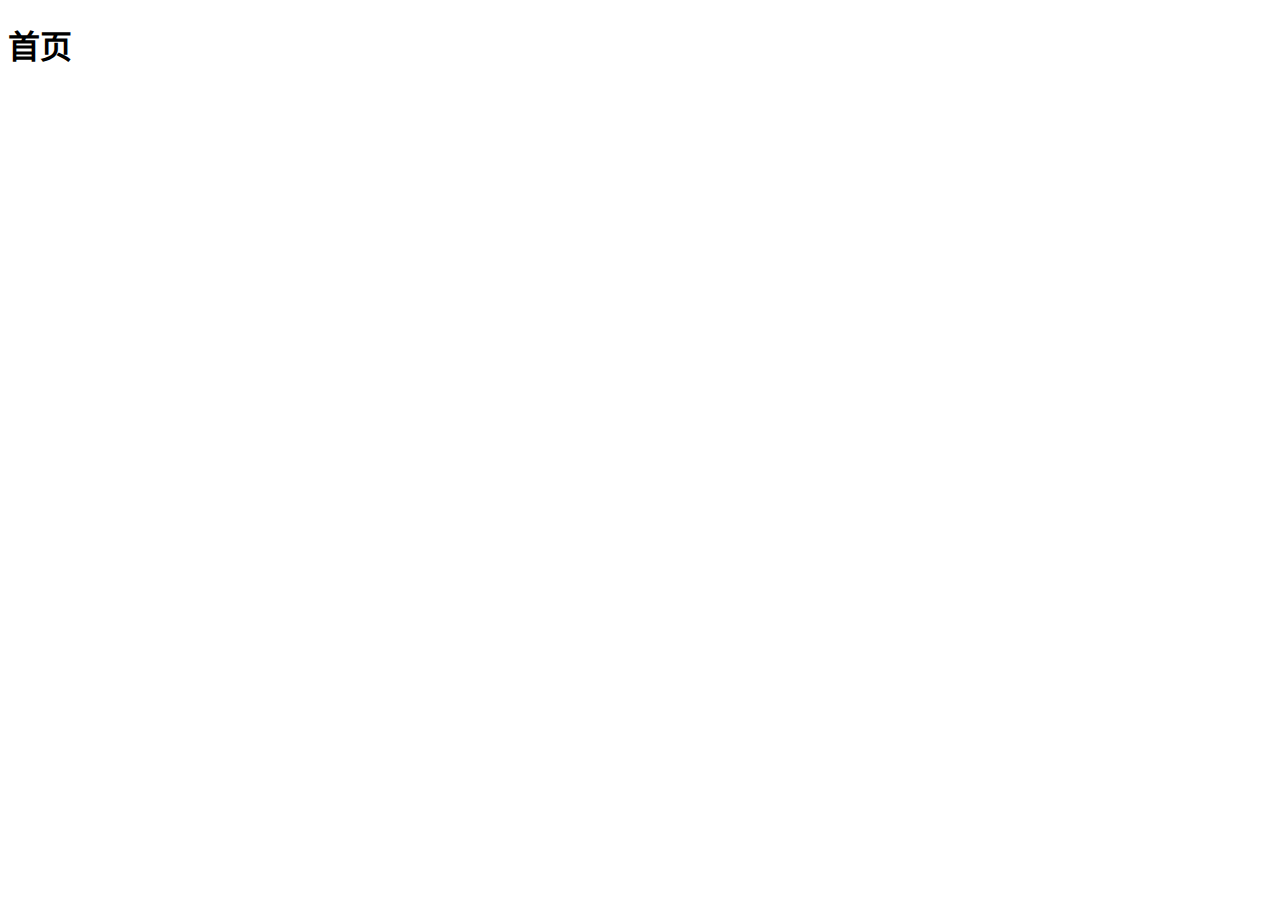
==== index.html @ ec9c68da "完成了登录和注册的功能" ====
<!DOCTYPE html>
<html lang="zh-CN">
<head>
    <meta charset="UTF-8">
    <meta http-equiv="X-UA-Compatible" content="IE=edge">
    <meta name="viewport" content="width=device-width, initial-scale=1.0">
    <title>Document</title>
</head>
<body>
    <h1>首页</h1>
</body>
</html>
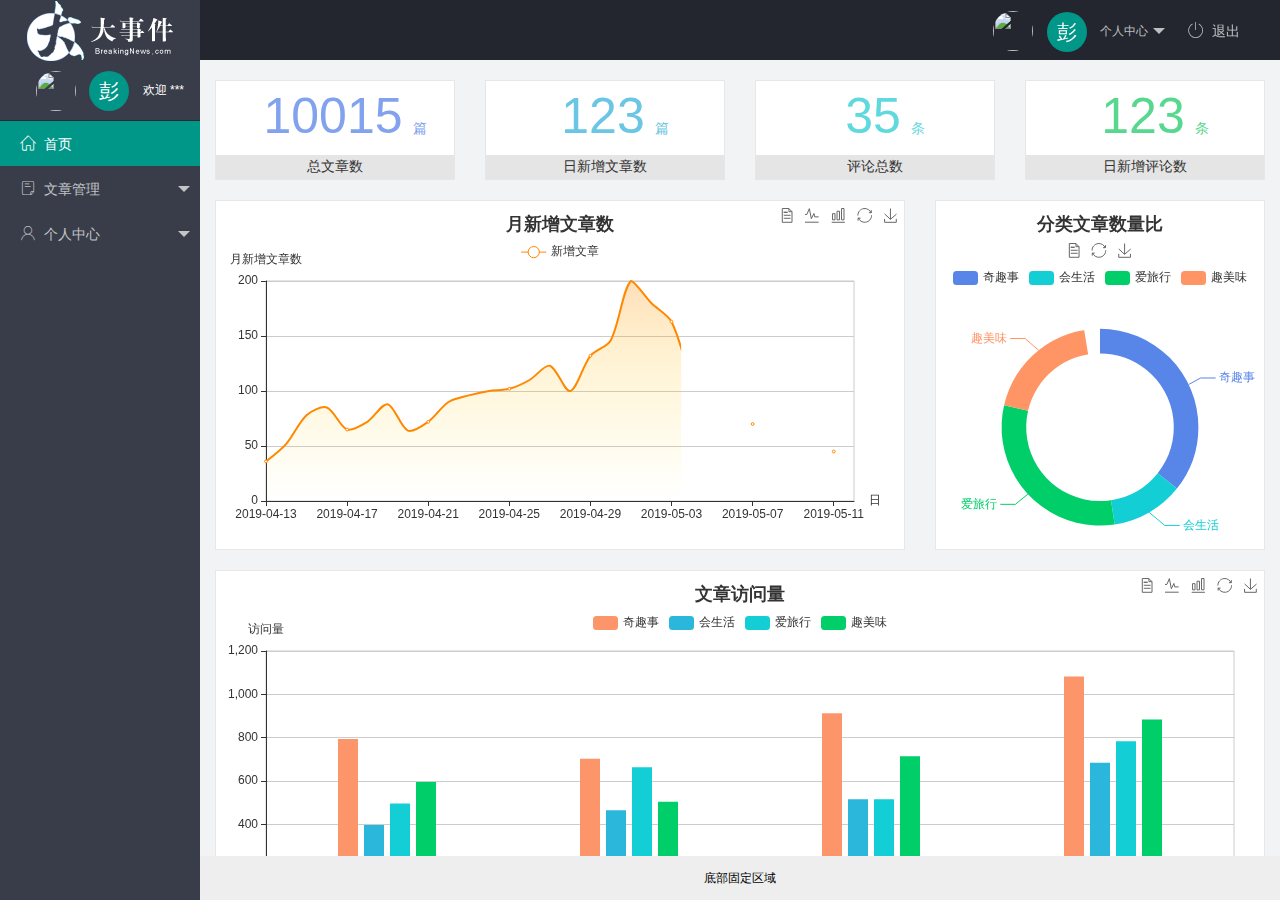
==== commit 38dac821: "完成了主页的功能" ====
--- a/index.html
+++ b/index.html
@@ -1,12 +1,94 @@
 <!DOCTYPE html>
-<html lang="zh-CN">
-<head>
-    <meta charset="UTF-8">
-    <meta http-equiv="X-UA-Compatible" content="IE=edge">
-    <meta name="viewport" content="width=device-width, initial-scale=1.0">
+<html lang="en">
+  <head>
+    <meta charset="UTF-8" />
+    <meta http-equiv="X-UA-Compatible" content="IE=edge" />
+    <meta name="viewport" content="width=device-width, initial-scale=1.0" />
     <title>Document</title>
-</head>
-<body>
-    <h1>首页</h1>
-</body>
-</html>+    <link rel="stylesheet" href="/assets/lib/layui/css/layui.css" />
+    <link rel="stylesheet" href="/assets/fonts/iconfont.css">
+    <link rel="stylesheet" href="/assets/css/index.css">
+  </head>
+  <body>
+    <div class="layui-layout layui-layout-admin">
+      <div class="layui-header">
+        <div class="layui-logo layui-hide-xs layui-bg-black">
+          <img src="/assets/images/logo.png" alt="" />
+        </div>
+
+        <ul class="layui-nav layui-layout-right">
+          <li class="layui-nav-item layui-hide layui-show-md-inline-block">
+            <a href="javascript:;" class="userinfo">
+              <img
+                src="//tva1.sinaimg.cn/crop.0.0.118.118.180/5db11ff4gw1e77d3nqrv8j203b03cweg.jpg"
+                class="layui-nav-img"
+              />
+              <span class="text-avatar">彭</span>
+              个人中心
+            </a>
+            <dl class="layui-nav-child">
+              <dd><a href="/user/user_info.html" target="fm">基本资料</a></dd>
+              <dd><a href="/user/user_avatar.html" target="fm">更换头像</a></dd>
+              <dd><a href="/user/user_pwd.html" target="fm">重置密码</a></dd>
+            </dl>
+          </li>
+          <li class="layui-nav-item" lay-header-event="menuRight" lay-unselect>
+            <a href="javascript:;" id="btnLogout"><span class="iconfont icon-tuichu"></span>退出</a>
+          </li>
+        </ul>
+      </div>
+
+      <div class="layui-side layui-bg-black">
+        <div class="layui-side-scroll">
+          <div class="userinfo">
+            <img
+              src="//tva1.sinaimg.cn/crop.0.0.118.118.180/5db11ff4gw1e77d3nqrv8j203b03cweg.jpg"
+              class="layui-nav-img"
+            />
+            <span class="text-avatar">彭</span>
+            <span id="welcome">欢迎 ***</span>
+          </div>
+          <!-- 左侧导航区域（可配合layui已有的垂直导航） -->
+          <ul class="layui-nav layui-nav-tree" lay-shrink="all">
+            <li class="layui-nav-item layui-this"><a href="/home/dashboard.html" target="fm"><span class="iconfont icon-home"></span>首页</a></li>
+            <li class="layui-nav-item">
+              <a class="" href="javascript:;"><span class="iconfont icon-16"></span>文章管理</a>
+              <dl class="layui-nav-child">
+                <dd><a href="/article/art_cate.html" target="fm"><i class="layui-icon layui-icon-app"></i>文章类别</a></dd>
+                <dd><a href="/article/art_list.html" target="fm" ><i class="layui-icon layui-icon-app"></i>文章列表</a></dd>
+                <dd><a href="/article/art_pub.html" target="fm"><i class="layui-icon layui-icon-app"></i>发布文章</a></dd>
+              </dl>
+            </li>
+            <li class="layui-nav-item">
+              <a href="javascript:;"><span class="iconfont icon-user"></span>个人中心</a>
+              <dl class="layui-nav-child">
+                <dd><a href="/user/user_info.html" target="fm"><i class="layui-icon layui-icon-app"></i>基本资料</a></dd>
+                <dd><a href="/user/user_avatar.html" target="fm"><i class="layui-icon layui-icon-app"></i>更换头像</a></dd>
+                <dd><a href="/user/user_pwd.html" target="fm"><i class="layui-icon layui-icon-app"></i>重置密码</a></dd>
+              </dl>
+            </li>
+          </ul>
+        </div>
+      </div>
+
+      <div class="layui-body">
+        <!-- 内容主体区域 -->
+        <iframe name="fm" src="/home/dashboard.html" frameborder="0"></iframe>
+        </div>
+
+        <div class="layui-footer">
+        <!-- 底部固定区域 -->
+        底部固定区域
+      </div>
+    </div>
+    <!-- 导入 layui js 文件 -->
+    <script src="/assets/lib/layui/layui.all.js"></script>
+
+    <!-- 导入 jquery -->
+    <script src="/assets/lib/jquery.js"></script>
+    <script src="/assets/js/baseAPI.js"></script>
+
+    <!-- 导入自己的 js 文件 -->
+    <script src="/assets/js/index.js"></script>
+  </body>
+</html>
--- a/assets/lib/layui/css/layui.css
+++ b/assets/lib/layui/css/layui.css
@@ -0,0 +1,2 @@
+/** layui-v2.5.5 MIT License By https://www.layui.com */
+ .layui-inline,img{display:inline-block;vertical-align:middle}h1,h2,h3,h4,h5,h6{font-weight:400}.layui-edge,.layui-header,.layui-inline,.layui-main{position:relative}.layui-body,.layui-edge,.layui-elip{overflow:hidden}.layui-btn,.layui-edge,.layui-inline,img{vertical-align:middle}.layui-btn,.layui-disabled,.layui-icon,.layui-unselect{-moz-user-select:none;-webkit-user-select:none;-ms-user-select:none}.layui-elip,.layui-form-checkbox span,.layui-form-pane .layui-form-label{text-overflow:ellipsis;white-space:nowrap}.layui-breadcrumb,.layui-tree-btnGroup{visibility:hidden}blockquote,body,button,dd,div,dl,dt,form,h1,h2,h3,h4,h5,h6,input,li,ol,p,pre,td,textarea,th,ul{margin:0;padding:0;-webkit-tap-highlight-color:rgba(0,0,0,0)}a:active,a:hover{outline:0}img{border:none}li{list-style:none}table{border-collapse:collapse;border-spacing:0}h4,h5,h6{font-size:100%}button,input,optgroup,option,select,textarea{font-family:inherit;font-size:inherit;font-style:inherit;font-weight:inherit;outline:0}pre{white-space:pre-wrap;white-space:-moz-pre-wrap;white-space:-pre-wrap;white-space:-o-pre-wrap;word-wrap:break-word}body{line-height:24px;font:14px Helvetica Neue,Helvetica,PingFang SC,Tahoma,Arial,sans-serif}hr{height:1px;margin:10px 0;border:0;clear:both}a{color:#333;text-decoration:none}a:hover{color:#777}a cite{font-style:normal;*cursor:pointer}.layui-border-box,.layui-border-box *{box-sizing:border-box}.layui-box,.layui-box *{box-sizing:content-box}.layui-clear{clear:both;*zoom:1}.layui-clear:after{content:'\20';clear:both;*zoom:1;display:block;height:0}.layui-inline{*display:inline;*zoom:1}.layui-edge{display:inline-block;width:0;height:0;border-width:6px;border-style:dashed;border-color:transparent}.layui-edge-top{top:-4px;border-bottom-color:#999;border-bottom-style:solid}.layui-edge-right{border-left-color:#999;border-left-style:solid}.layui-edge-bottom{top:2px;border-top-color:#999;border-top-style:solid}.layui-edge-left{border-right-color:#999;border-right-style:solid}.layui-disabled,.layui-disabled:hover{color:#d2d2d2!important;cursor:not-allowed!important}.layui-circle{border-radius:100%}.layui-show{display:block!important}.layui-hide{display:none!important}@font-face{font-family:layui-icon;src:url(../font/iconfont.eot?v=250);src:url(../font/iconfont.eot?v=250#iefix) format('embedded-opentype'),url(../font/iconfont.woff2?v=250) format('woff2'),url(../font/iconfont.woff?v=250) format('woff'),url(../font/iconfont.ttf?v=250) format('truetype'),url(../font/iconfont.svg?v=250#layui-icon) format('svg')}.layui-icon{font-family:layui-icon!important;font-size:16px;font-style:normal;-webkit-font-smoothing:antialiased;-moz-osx-font-smoothing:grayscale}.layui-icon-reply-fill:before{content:"\e611"}.layui-icon-set-fill:before{content:"\e614"}.layui-icon-menu-fill:before{content:"\e60f"}.layui-icon-search:before{content:"\e615"}.layui-icon-share:before{content:"\e641"}.layui-icon-set-sm:before{content:"\e620"}.layui-icon-engine:before{content:"\e628"}.layui-icon-close:before{content:"\1006"}.layui-icon-close-fill:before{content:"\1007"}.layui-icon-chart-screen:before{content:"\e629"}.layui-icon-star:before{content:"\e600"}.layui-icon-circle-dot:before{content:"\e617"}.layui-icon-chat:before{content:"\e606"}.layui-icon-release:before{content:"\e609"}.layui-icon-list:before{content:"\e60a"}.layui-icon-chart:before{content:"\e62c"}.layui-icon-ok-circle:before{content:"\1005"}.layui-icon-layim-theme:before{content:"\e61b"}.layui-icon-table:before{content:"\e62d"}.layui-icon-right:before{content:"\e602"}.layui-icon-left:before{content:"\e603"}.layui-icon-cart-simple:before{content:"\e698"}.layui-icon-face-cry:before{content:"\e69c"}.layui-icon-face-smile:before{content:"\e6af"}.layui-icon-survey:before{content:"\e6b2"}.layui-icon-tree:before{content:"\e62e"}.layui-icon-upload-circle:before{content:"\e62f"}.layui-icon-add-circle:before{content:"\e61f"}.layui-icon-download-circle:before{content:"\e601"}.layui-icon-templeate-1:before{content:"\e630"}.layui-icon-util:before{content:"\e631"}.layui-icon-face-surprised:before{content:"\e664"}.layui-icon-edit:before{content:"\e642"}.layui-icon-speaker:before{content:"\e645"}.layui-icon-down:before{content:"\e61a"}.layui-icon-file:before{content:"\e621"}.layui-icon-layouts:before{content:"\e632"}.layui-icon-rate-half:before{content:"\e6c9"}.layui-icon-add-circle-fine:before{content:"\e608"}.layui-icon-prev-circle:before{content:"\e633"}.layui-icon-read:before{content:"\e705"}.layui-icon-404:before{content:"\e61c"}.layui-icon-carousel:before{content:"\e634"}.layui-icon-help:before{content:"\e607"}.layui-icon-code-circle:before{content:"\e635"}.layui-icon-water:before{content:"\e636"}.layui-icon-username:before{content:"\e66f"}.layui-icon-find-fill:before{content:"\e670"}.layui-icon-about:before{content:"\e60b"}.layui-icon-location:before{content:"\e715"}.layui-icon-up:before{content:"\e619"}.layui-icon-pause:before{content:"\e651"}.layui-icon-date:before{content:"\e637"}.layui-icon-layim-uploadfile:before{content:"\e61d"}.layui-icon-delete:before{content:"\e640"}.layui-icon-play:before{content:"\e652"}.layui-icon-top:before{content:"\e604"}.layui-icon-friends:before{content:"\e612"}.layui-icon-refresh-3:before{content:"\e9aa"}.layui-icon-ok:before{content:"\e605"}.layui-icon-layer:before{content:"\e638"}.layui-icon-face-smile-fine:before{content:"\e60c"}.layui-icon-dollar:before{content:"\e659"}.layui-icon-group:before{content:"\e613"}.layui-icon-layim-download:before{content:"\e61e"}.layui-icon-picture-fine:before{content:"\e60d"}.layui-icon-link:before{content:"\e64c"}.layui-icon-diamond:before{content:"\e735"}.layui-icon-log:before{content:"\e60e"}.layui-icon-rate-solid:before{content:"\e67a"}.layui-icon-fonts-del:before{content:"\e64f"}.layui-icon-unlink:before{content:"\e64d"}.layui-icon-fonts-clear:before{content:"\e639"}.layui-icon-triangle-r:before{content:"\e623"}.layui-icon-circle:before{content:"\e63f"}.layui-icon-radio:before{content:"\e643"}.layui-icon-align-center:before{content:"\e647"}.layui-icon-align-right:before{content:"\e648"}.layui-icon-align-left:before{content:"\e649"}.layui-icon-loading-1:before{content:"\e63e"}.layui-icon-return:before{content:"\e65c"}.layui-icon-fonts-strong:before{content:"\e62b"}.layui-icon-upload:before{content:"\e67c"}.layui-icon-dialogue:before{content:"\e63a"}.layui-icon-video:before{content:"\e6ed"}.layui-icon-headset:before{content:"\e6fc"}.layui-icon-cellphone-fine:before{content:"\e63b"}.layui-icon-add-1:before{content:"\e654"}.layui-icon-face-smile-b:before{content:"\e650"}.layui-icon-fonts-html:before{content:"\e64b"}.layui-icon-form:before{content:"\e63c"}.layui-icon-cart:before{content:"\e657"}.layui-icon-camera-fill:before{content:"\e65d"}.layui-icon-tabs:before{content:"\e62a"}.layui-icon-fonts-code:before{content:"\e64e"}.layui-icon-fire:before{content:"\e756"}.layui-icon-set:before{content:"\e716"}.layui-icon-fonts-u:before{content:"\e646"}.layui-icon-triangle-d:before{content:"\e625"}.layui-icon-tips:before{content:"\e702"}.layui-icon-picture:before{content:"\e64a"}.layui-icon-more-vertical:before{content:"\e671"}.layui-icon-flag:before{content:"\e66c"}.layui-icon-loading:before{content:"\e63d"}.layui-icon-fonts-i:before{content:"\e644"}.layui-icon-refresh-1:before{content:"\e666"}.layui-icon-rmb:before{content:"\e65e"}.layui-icon-home:before{content:"\e68e"}.layui-icon-user:before{content:"\e770"}.layui-icon-notice:before{content:"\e667"}.layui-icon-login-weibo:before{content:"\e675"}.layui-icon-voice:before{content:"\e688"}.layui-icon-upload-drag:before{content:"\e681"}.layui-icon-login-qq:before{content:"\e676"}.layui-icon-snowflake:before{content:"\e6b1"}.layui-icon-file-b:before{content:"\e655"}.layui-icon-template:before{content:"\e663"}.layui-icon-auz:before{content:"\e672"}.layui-icon-console:before{content:"\e665"}.layui-icon-app:before{content:"\e653"}.layui-icon-prev:before{content:"\e65a"}.layui-icon-website:before{content:"\e7ae"}.layui-icon-next:before{content:"\e65b"}.layui-icon-component:before{content:"\e857"}.layui-icon-more:before{content:"\e65f"}.layui-icon-login-wechat:before{content:"\e677"}.layui-icon-shrink-right:before{content:"\e668"}.layui-icon-spread-left:before{content:"\e66b"}.layui-icon-camera:before{content:"\e660"}.layui-icon-note:before{content:"\e66e"}.layui-icon-refresh:before{content:"\e669"}.layui-icon-female:before{content:"\e661"}.layui-icon-male:before{content:"\e662"}.layui-icon-password:before{content:"\e673"}.layui-icon-senior:before{content:"\e674"}.layui-icon-theme:before{content:"\e66a"}.layui-icon-tread:before{content:"\e6c5"}.layui-icon-praise:before{content:"\e6c6"}.layui-icon-star-fill:before{content:"\e658"}.layui-icon-rate:before{content:"\e67b"}.layui-icon-template-1:before{content:"\e656"}.layui-icon-vercode:before{content:"\e679"}.layui-icon-cellphone:before{content:"\e678"}.layui-icon-screen-full:before{content:"\e622"}.layui-icon-screen-restore:before{content:"\e758"}.layui-icon-cols:before{content:"\e610"}.layui-icon-export:before{content:"\e67d"}.layui-icon-print:before{content:"\e66d"}.layui-icon-slider:before{content:"\e714"}.layui-icon-addition:before{content:"\e624"}.layui-icon-subtraction:before{content:"\e67e"}.layui-icon-service:before{content:"\e626"}.layui-icon-transfer:before{content:"\e691"}.layui-main{width:1140px;margin:0 auto}.layui-header{z-index:1000;height:60px}.layui-header a:hover{transition:all .5s;-webkit-transition:all .5s}.layui-side{position:fixed;left:0;top:0;bottom:0;z-index:999;width:200px;overflow-x:hidden}.layui-side-scroll{position:relative;width:220px;height:100%;overflow-x:hidden}.layui-body{position:absolute;left:200px;right:0;top:0;bottom:0;z-index:998;width:auto;overflow-y:auto;box-sizing:border-box}.layui-layout-body{overflow:hidden}.layui-layout-admin .layui-header{background-color:#23262E}.layui-layout-admin .layui-side{top:60px;width:200px;overflow-x:hidden}.layui-layout-admin .layui-body{position:fixed;top:60px;bottom:44px}.layui-layout-admin .layui-main{width:auto;margin:0 15px}.layui-layout-admin .layui-footer{position:fixed;left:200px;right:0;bottom:0;height:44px;line-height:44px;padding:0 15px;background-color:#eee}.layui-layout-admin .layui-logo{position:absolute;left:0;top:0;width:200px;height:100%;line-height:60px;text-align:center;color:#009688;font-size:16px}.layui-layout-admin .layui-header .layui-nav{background:0 0}.layui-layout-left{position:absolute!important;left:200px;top:0}.layui-layout-right{position:absolute!important;right:0;top:0}.layui-container{position:relative;margin:0 auto;padding:0 15px;box-sizing:border-box}.layui-fluid{position:relative;margin:0 auto;padding:0 15px}.layui-row:after,.layui-row:before{content:'';display:block;clear:both}.layui-col-lg1,.layui-col-lg10,.layui-col-lg11,.layui-col-lg12,.layui-col-lg2,.layui-col-lg3,.layui-col-lg4,.layui-col-lg5,.layui-col-lg6,.layui-col-lg7,.layui-col-lg8,.layui-col-lg9,.layui-col-md1,.layui-col-md10,.layui-col-md11,.layui-col-md12,.layui-col-md2,.layui-col-md3,.layui-col-md4,.layui-col-md5,.layui-col-md6,.layui-col-md7,.layui-col-md8,.layui-col-md9,.layui-col-sm1,.layui-col-sm10,.layui-col-sm11,.layui-col-sm12,.layui-col-sm2,.layui-col-sm3,.layui-col-sm4,.layui-col-sm5,.layui-col-sm6,.layui-col-sm7,.layui-col-sm8,.layui-col-sm9,.layui-col-xs1,.layui-col-xs10,.layui-col-xs11,.layui-col-xs12,.layui-col-xs2,.layui-col-xs3,.layui-col-xs4,.layui-col-xs5,.layui-col-xs6,.layui-col-xs7,.layui-col-xs8,.layui-col-xs9{position:relative;display:block;box-sizing:border-box}.layui-col-xs1,.layui-col-xs10,.layui-col-xs11,.layui-col-xs12,.layui-col-xs2,.layui-col-xs3,.layui-col-xs4,.layui-col-xs5,.layui-col-xs6,.layui-col-xs7,.layui-col-xs8,.layui-col-xs9{float:left}.layui-col-xs1{width:8.33333333%}.layui-col-xs2{width:16.66666667%}.layui-col-xs3{width:25%}.layui-col-xs4{width:33.33333333%}.layui-col-xs5{width:41.66666667%}.layui-col-xs6{width:50%}.layui-col-xs7{width:58.33333333%}.layui-col-xs8{width:66.66666667%}.layui-col-xs9{width:75%}.layui-col-xs10{width:83.33333333%}.layui-col-xs11{width:91.66666667%}.layui-col-xs12{width:100%}.layui-col-xs-offset1{margin-left:8.33333333%}.layui-col-xs-offset2{margin-left:16.66666667%}.layui-col-xs-offset3{margin-left:25%}.layui-col-xs-offset4{margin-left:33.33333333%}.layui-col-xs-offset5{margin-left:41.66666667%}.layui-col-xs-offset6{margin-left:50%}.layui-col-xs-offset7{margin-left:58.33333333%}.layui-col-xs-offset8{margin-left:66.66666667%}.layui-col-xs-offset9{margin-left:75%}.layui-col-xs-offset10{margin-left:83.33333333%}.layui-col-xs-offset11{margin-left:91.66666667%}.layui-col-xs-offset12{margin-left:100%}@media screen and (max-width:768px){.layui-hide-xs{display:none!important}.layui-show-xs-block{display:block!important}.layui-show-xs-inline{display:inline!important}.layui-show-xs-inline-block{display:inline-block!important}}@media screen and (min-width:768px){.layui-container{width:750px}.layui-hide-sm{display:none!important}.layui-show-sm-block{display:block!important}.layui-show-sm-inline{display:inline!important}.layui-show-sm-inline-block{display:inline-block!important}.layui-col-sm1,.layui-col-sm10,.layui-col-sm11,.layui-col-sm12,.layui-col-sm2,.layui-col-sm3,.layui-col-sm4,.layui-col-sm5,.layui-col-sm6,.layui-col-sm7,.layui-col-sm8,.layui-col-sm9{float:left}.layui-col-sm1{width:8.33333333%}.layui-col-sm2{width:16.66666667%}.layui-col-sm3{width:25%}.layui-col-sm4{width:33.33333333%}.layui-col-sm5{width:41.66666667%}.layui-col-sm6{width:50%}.layui-col-sm7{width:58.33333333%}.layui-col-sm8{width:66.66666667%}.layui-col-sm9{width:75%}.layui-col-sm10{width:83.33333333%}.layui-col-sm11{width:91.66666667%}.layui-col-sm12{width:100%}.layui-col-sm-offset1{margin-left:8.33333333%}.layui-col-sm-offset2{margin-left:16.66666667%}.layui-col-sm-offset3{margin-left:25%}.layui-col-sm-offset4{margin-left:33.33333333%}.layui-col-sm-offset5{margin-left:41.66666667%}.layui-col-sm-offset6{margin-left:50%}.layui-col-sm-offset7{margin-left:58.33333333%}.layui-col-sm-offset8{margin-left:66.66666667%}.layui-col-sm-offset9{margin-left:75%}.layui-col-sm-offset10{margin-left:83.33333333%}.layui-col-sm-offset11{margin-left:91.66666667%}.layui-col-sm-offset12{margin-left:100%}}@media screen and (min-width:992px){.layui-container{width:970px}.layui-hide-md{display:none!important}.layui-show-md-block{display:block!important}.layui-show-md-inline{display:inline!important}.layui-show-md-inline-block{display:inline-block!important}.layui-col-md1,.layui-col-md10,.layui-col-md11,.layui-col-md12,.layui-col-md2,.layui-col-md3,.layui-col-md4,.layui-col-md5,.layui-col-md6,.layui-col-md7,.layui-col-md8,.layui-col-md9{float:left}.layui-col-md1{width:8.33333333%}.layui-col-md2{width:16.66666667%}.layui-col-md3{width:25%}.layui-col-md4{width:33.33333333%}.layui-col-md5{width:41.66666667%}.layui-col-md6{width:50%}.layui-col-md7{width:58.33333333%}.layui-col-md8{width:66.66666667%}.layui-col-md9{width:75%}.layui-col-md10{width:83.33333333%}.layui-col-md11{width:91.66666667%}.layui-col-md12{width:100%}.layui-col-md-offset1{margin-left:8.33333333%}.layui-col-md-offset2{margin-left:16.66666667%}.layui-col-md-offset3{margin-left:25%}.layui-col-md-offset4{margin-left:33.33333333%}.layui-col-md-offset5{margin-left:41.66666667%}.layui-col-md-offset6{margin-left:50%}.layui-col-md-offset7{margin-left:58.33333333%}.layui-col-md-offset8{margin-left:66.66666667%}.layui-col-md-offset9{margin-left:75%}.layui-col-md-offset10{margin-left:83.33333333%}.layui-col-md-offset11{margin-left:91.66666667%}.layui-col-md-offset12{margin-left:100%}}@media screen and (min-width:1200px){.layui-container{width:1170px}.layui-hide-lg{display:none!important}.layui-show-lg-block{display:block!important}.layui-show-lg-inline{display:inline!important}.layui-show-lg-inline-block{display:inline-block!important}.layui-col-lg1,.layui-col-lg10,.layui-col-lg11,.layui-col-lg12,.layui-col-lg2,.layui-col-lg3,.layui-col-lg4,.layui-col-lg5,.layui-col-lg6,.layui-col-lg7,.layui-col-lg8,.layui-col-lg9{float:left}.layui-col-lg1{width:8.33333333%}.layui-col-lg2{width:16.66666667%}.layui-col-lg3{width:25%}.layui-col-lg4{width:33.33333333%}.layui-col-lg5{width:41.66666667%}.layui-col-lg6{width:50%}.layui-col-lg7{width:58.33333333%}.layui-col-lg8{width:66.66666667%}.layui-col-lg9{width:75%}.layui-col-lg10{width:83.33333333%}.layui-col-lg11{width:91.66666667%}.layui-col-lg12{width:100%}.layui-col-lg-offset1{margin-left:8.33333333%}.layui-col-lg-offset2{margin-left:16.66666667%}.layui-col-lg-offset3{margin-left:25%}.layui-col-lg-offset4{margin-left:33.33333333%}.layui-col-lg-offset5{margin-left:41.66666667%}.layui-col-lg-offset6{margin-left:50%}.layui-col-lg-offset7{margin-left:58.33333333%}.layui-col-lg-offset8{margin-left:66.66666667%}.layui-col-lg-offset9{margin-left:75%}.layui-col-lg-offset10{margin-left:83.33333333%}.layui-col-lg-offset11{margin-left:91.66666667%}.layui-col-lg-offset12{margin-left:100%}}.layui-col-space1{margin:-.5px}.layui-col-space1>*{padding:.5px}.layui-col-space3{margin:-1.5px}.layui-col-space3>*{padding:1.5px}.layui-col-space5{margin:-2.5px}.layui-col-space5>*{padding:2.5px}.layui-col-space8{margin:-3.5px}.layui-col-space8>*{padding:3.5px}.layui-col-space10{margin:-5px}.layui-col-space10>*{padding:5px}.layui-col-space12{margin:-6px}.layui-col-space12>*{padding:6px}.layui-col-space15{margin:-7.5px}.layui-col-space15>*{padding:7.5px}.layui-col-space18{margin:-9px}.layui-col-space18>*{padding:9px}.layui-col-space20{margin:-10px}.layui-col-space20>*{padding:10px}.layui-col-space22{margin:-11px}.layui-col-space22>*{padding:11px}.layui-col-space25{margin:-12.5px}.layui-col-space25>*{padding:12.5px}.layui-col-space30{margin:-15px}.layui-col-space30>*{padding:15px}.layui-btn,.layui-input,.layui-select,.layui-textarea,.layui-upload-button{outline:0;-webkit-appearance:none;transition:all .3s;-webkit-transition:all .3s;box-sizing:border-box}.layui-elem-quote{margin-bottom:10px;padding:15px;line-height:22px;border-left:5px solid #009688;border-radius:0 2px 2px 0;background-color:#f2f2f2}.layui-quote-nm{border-style:solid;border-width:1px 1px 1px 5px;background:0 0}.layui-elem-field{margin-bottom:10px;padding:0;border-width:1px;border-style:solid}.layui-elem-field legend{margin-left:20px;padding:0 10px;font-size:20px;font-weight:300}.layui-field-title{margin:10px 0 20px;border-width:1px 0 0}.layui-field-box{padding:10px 15px}.layui-field-title .layui-field-box{padding:10px 0}.layui-progress{position:relative;height:6px;border-radius:20px;background-color:#e2e2e2}.layui-progress-bar{position:absolute;left:0;top:0;width:0;max-width:100%;height:6px;border-radius:20px;text-align:right;background-color:#5FB878;transition:all .3s;-webkit-transition:all .3s}.layui-progress-big,.layui-progress-big .layui-progress-bar{height:18px;line-height:18px}.layui-progress-text{position:relative;top:-20px;line-height:18px;font-size:12px;color:#666}.layui-progress-big .layui-progress-text{position:static;padding:0 10px;color:#fff}.layui-collapse{border-width:1px;border-style:solid;border-radius:2px}.layui-colla-content,.layui-colla-item{border-top-width:1px;border-top-style:solid}.layui-colla-item:first-child{border-top:none}.layui-colla-title{position:relative;height:42px;line-height:42px;padding:0 15px 0 35px;color:#333;background-color:#f2f2f2;cursor:pointer;font-size:14px;overflow:hidden}.layui-colla-content{display:none;padding:10px 15px;line-height:22px;color:#666}.layui-colla-icon{position:absolute;left:15px;top:0;font-size:14px}.layui-card{margin-bottom:15px;border-radius:2px;background-color:#fff;box-shadow:0 1px 2px 0 rgba(0,0,0,.05)}.layui-card:last-child{margin-bottom:0}.layui-card-header{position:relative;height:42px;line-height:42px;padding:0 15px;border-bottom:1px solid #f6f6f6;color:#333;border-radius:2px 2px 0 0;font-size:14px}.layui-bg-black,.layui-bg-blue,.layui-bg-cyan,.layui-bg-green,.layui-bg-orange,.layui-bg-red{color:#fff!important}.layui-card-body{position:relative;padding:10px 15px;line-height:24px}.layui-card-body[pad15]{padding:15px}.layui-card-body[pad20]{padding:20px}.layui-card-body .layui-table{margin:5px 0}.layui-card .layui-tab{margin:0}.layui-panel-window{position:relative;padding:15px;border-radius:0;border-top:5px solid #E6E6E6;background-color:#fff}.layui-auxiliar-moving{position:fixed;left:0;right:0;top:0;bottom:0;width:100%;height:100%;background:0 0;z-index:9999999999}.layui-form-label,.layui-form-mid,.layui-form-select,.layui-input-block,.layui-input-inline,.layui-textarea{position:relative}.layui-bg-red{background-color:#FF5722!important}.layui-bg-orange{background-color:#FFB800!important}.layui-bg-green{background-color:#009688!important}.layui-bg-cyan{background-color:#2F4056!important}.layui-bg-blue{background-color:#1E9FFF!important}.layui-bg-black{background-color:#393D49!important}.layui-bg-gray{background-color:#eee!important;color:#666!important}.layui-badge-rim,.layui-colla-content,.layui-colla-item,.layui-collapse,.layui-elem-field,.layui-form-pane .layui-form-item[pane],.layui-form-pane .layui-form-label,.layui-input,.layui-layedit,.layui-layedit-tool,.layui-quote-nm,.layui-select,.layui-tab-bar,.layui-tab-card,.layui-tab-title,.layui-tab-title .layui-this:after,.layui-textarea{border-color:#e6e6e6}.layui-timeline-item:before,hr{background-color:#e6e6e6}.layui-text{line-height:22px;font-size:14px;color:#666}.layui-text h1,.layui-text h2,.layui-text h3{font-weight:500;color:#333}.layui-text h1{font-size:30px}.layui-text h2{font-size:24px}.layui-text h3{font-size:18px}.layui-text a:not(.layui-btn){color:#01AAED}.layui-text a:not(.layui-btn):hover{text-decoration:underline}.layui-text ul{padding:5px 0 5px 15px}.layui-text ul li{margin-top:5px;list-style-type:disc}.layui-text em,.layui-word-aux{color:#999!important;padding:0 5px!important}.layui-btn{display:inline-block;height:38px;line-height:38px;padding:0 18px;background-color:#009688;color:#fff;white-space:nowrap;text-align:center;font-size:14px;border:none;border-radius:2px;cursor:pointer}.layui-btn:hover{opacity:.8;filter:alpha(opacity=80);color:#fff}.layui-btn:active{opacity:1;filter:alpha(opacity=100)}.layui-btn+.layui-btn{margin-left:10px}.layui-btn-container{font-size:0}.layui-btn-container .layui-btn{margin-right:10px;margin-bottom:10px}.layui-btn-container .layui-btn+.layui-btn{margin-left:0}.layui-table .layui-btn-container .layui-btn{margin-bottom:9px}.layui-btn-radius{border-radius:100px}.layui-btn .layui-icon{margin-right:3px;font-size:18px;vertical-align:bottom;vertical-align:middle\9}.layui-btn-primary{border:1px solid #C9C9C9;background-color:#fff;color:#555}.layui-btn-primary:hover{border-color:#009688;color:#333}.layui-btn-normal{background-color:#1E9FFF}.layui-btn-warm{background-color:#FFB800}.layui-btn-danger{background-color:#FF5722}.layui-btn-checked{background-color:#5FB878}.layui-btn-disabled,.layui-btn-disabled:active,.layui-btn-disabled:hover{border:1px solid #e6e6e6;background-color:#FBFBFB;color:#C9C9C9;cursor:not-allowed;opacity:1}.layui-btn-lg{height:44px;line-height:44px;padding:0 25px;font-size:16px}.layui-btn-sm{height:30px;line-height:30px;padding:0 10px;font-size:12px}.layui-btn-sm i{font-size:16px!important}.layui-btn-xs{height:22px;line-height:22px;padding:0 5px;font-size:12px}.layui-btn-xs i{font-size:14px!important}.layui-btn-group{display:inline-block;vertical-align:middle;font-size:0}.layui-btn-group .layui-btn{margin-left:0!important;margin-right:0!important;border-left:1px solid rgba(255,255,255,.5);border-radius:0}.layui-btn-group .layui-btn-primary{border-left:none}.layui-btn-group .layui-btn-primary:hover{border-color:#C9C9C9;color:#009688}.layui-btn-group .layui-btn:first-child{border-left:none;border-radius:2px 0 0 2px}.layui-btn-group .layui-btn-primary:first-child{border-left:1px solid #c9c9c9}.layui-btn-group .layui-btn:last-child{border-radius:0 2px 2px 0}.layui-btn-group .layui-btn+.layui-btn{margin-left:0}.layui-btn-group+.layui-btn-group{margin-left:10px}.layui-btn-fluid{width:100%}.layui-input,.layui-select,.layui-textarea{height:38px;line-height:1.3;line-height:38px\9;border-width:1px;border-style:solid;background-color:#fff;border-radius:2px}.layui-input::-webkit-input-placeholder,.layui-select::-webkit-input-placeholder,.layui-textarea::-webkit-input-placeholder{line-height:1.3}.layui-input,.layui-textarea{display:block;width:100%;padding-left:10px}.layui-input:hover,.layui-textarea:hover{border-color:#D2D2D2!important}.layui-input:focus,.layui-textarea:focus{border-color:#C9C9C9!important}.layui-textarea{min-height:100px;height:auto;line-height:20px;padding:6px 10px;resize:vertical}.layui-select{padding:0 10px}.layui-form input[type=checkbox],.layui-form input[type=radio],.layui-form select{display:none}.layui-form [lay-ignore]{display:initial}.layui-form-item{margin-bottom:15px;clear:both;*zoom:1}.layui-form-item:after{content:'\20';clear:both;*zoom:1;display:block;height:0}.layui-form-label{float:left;display:block;padding:9px 15px;width:80px;font-weight:400;line-height:20px;text-align:right}.layui-form-label-col{display:block;float:none;padding:9px 0;line-height:20px;text-align:left}.layui-form-item .layui-inline{margin-bottom:5px;margin-right:10px}.layui-input-block{margin-left:110px;min-height:36px}.layui-input-inline{display:inline-block;vertical-align:middle}.layui-form-item .layui-input-inline{float:left;width:190px;margin-right:10px}.layui-form-text .layui-input-inline{width:auto}.layui-form-mid{float:left;display:block;padding:9px 0!important;line-height:20px;margin-right:10px}.layui-form-danger+.layui-form-select .layui-input,.layui-form-danger:focus{border-color:#FF5722!important}.layui-form-select .layui-input{padding-right:30px;cursor:pointer}.layui-form-select .layui-edge{position:absolute;right:10px;top:50%;margin-top:-3px;cursor:pointer;border-width:6px;border-top-color:#c2c2c2;border-top-style:solid;transition:all .3s;-webkit-transition:all .3s}.layui-form-select dl{display:none;position:absolute;left:0;top:42px;padding:5px 0;z-index:899;min-width:100%;border:1px solid #d2d2d2;max-height:300px;overflow-y:auto;background-color:#fff;border-radius:2px;box-shadow:0 2px 4px rgba(0,0,0,.12);box-sizing:border-box}.layui-form-select dl dd,.layui-form-select dl dt{padding:0 10px;line-height:36px;white-space:nowrap;overflow:hidden;text-overflow:ellipsis}.layui-form-select dl dt{font-size:12px;color:#999}.layui-form-select dl dd{cursor:pointer}.layui-form-select dl dd:hover{background-color:#f2f2f2;-webkit-transition:.5s all;transition:.5s all}.layui-form-select .layui-select-group dd{padding-left:20px}.layui-form-select dl dd.layui-select-tips{padding-left:10px!important;color:#999}.layui-form-select dl dd.layui-this{background-color:#5FB878;color:#fff}.layui-form-checkbox,.layui-form-select dl dd.layui-disabled{background-color:#fff}.layui-form-selected dl{display:block}.layui-form-checkbox,.layui-form-checkbox *,.layui-form-switch{display:inline-block;vertical-align:middle}.layui-form-selected .layui-edge{margin-top:-9px;-webkit-transform:rotate(180deg);transform:rotate(180deg);margin-top:-3px\9}:root .layui-form-selected .layui-edge{margin-top:-9px\0/IE9}.layui-form-selectup dl{top:auto;bottom:42px}.layui-select-none{margin:5px 0;text-align:center;color:#999}.layui-select-disabled .layui-disabled{border-color:#eee!important}.layui-select-disabled .layui-edge{border-top-color:#d2d2d2}.layui-form-checkbox{position:relative;height:30px;line-height:30px;margin-right:10px;padding-right:30px;cursor:pointer;font-size:0;-webkit-transition:.1s linear;transition:.1s linear;box-sizing:border-box}.layui-form-checkbox span{padding:0 10px;height:100%;font-size:14px;border-radius:2px 0 0 2px;background-color:#d2d2d2;color:#fff;overflow:hidden}.layui-form-checkbox:hover span{background-color:#c2c2c2}.layui-form-checkbox i{position:absolute;right:0;top:0;width:30px;height:28px;border:1px solid #d2d2d2;border-left:none;border-radius:0 2px 2px 0;color:#fff;font-size:20px;text-align:center}.layui-form-checkbox:hover i{border-color:#c2c2c2;color:#c2c2c2}.layui-form-checked,.layui-form-checked:hover{border-color:#5FB878}.layui-form-checked span,.layui-form-checked:hover span{background-color:#5FB878}.layui-form-checked i,.layui-form-checked:hover i{color:#5FB878}.layui-form-item .layui-form-checkbox{margin-top:4px}.layui-form-checkbox[lay-skin=primary]{height:auto!important;line-height:normal!important;min-width:18px;min-height:18px;border:none!important;margin-right:0;padding-left:28px;padding-right:0;background:0 0}.layui-form-checkbox[lay-skin=primary] span{padding-left:0;padding-right:15px;line-height:18px;background:0 0;color:#666}.layui-form-checkbox[lay-skin=primary] i{right:auto;left:0;width:16px;height:16px;line-height:16px;border:1px solid #d2d2d2;font-size:12px;border-radius:2px;background-color:#fff;-webkit-transition:.1s linear;transition:.1s linear}.layui-form-checkbox[lay-skin=primary]:hover i{border-color:#5FB878;color:#fff}.layui-form-checked[lay-skin=primary] i{border-color:#5FB878!important;background-color:#5FB878;color:#fff}.layui-checkbox-disbaled[lay-skin=primary] span{background:0 0!important;color:#c2c2c2}.layui-checkbox-disbaled[lay-skin=primary]:hover i{border-color:#d2d2d2}.layui-form-item .layui-form-checkbox[lay-skin=primary]{margin-top:10px}.layui-form-switch{position:relative;height:22px;line-height:22px;min-width:35px;padding:0 5px;margin-top:8px;border:1px solid #d2d2d2;border-radius:20px;cursor:pointer;background-color:#fff;-webkit-transition:.1s linear;transition:.1s linear}.layui-form-switch i{position:absolute;left:5px;top:3px;width:16px;height:16px;border-radius:20px;background-color:#d2d2d2;-webkit-transition:.1s linear;transition:.1s linear}.layui-form-switch em{position:relative;top:0;width:25px;margin-left:21px;padding:0!important;text-align:center!important;color:#999!important;font-style:normal!important;font-size:12px}.layui-form-onswitch{border-color:#5FB878;background-color:#5FB878}.layui-checkbox-disbaled,.layui-checkbox-disbaled i{border-color:#e2e2e2!important}.layui-form-onswitch i{left:100%;margin-left:-21px;background-color:#fff}.layui-form-onswitch em{margin-left:5px;margin-right:21px;color:#fff!important}.layui-checkbox-disbaled span{background-color:#e2e2e2!important}.layui-checkbox-disbaled:hover i{color:#fff!important}[lay-radio]{display:none}.layui-form-radio,.layui-form-radio *{display:inline-block;vertical-align:middle}.layui-form-radio{line-height:28px;margin:6px 10px 0 0;padding-right:10px;cursor:pointer;font-size:0}.layui-form-radio *{font-size:14px}.layui-form-radio>i{margin-right:8px;font-size:22px;color:#c2c2c2}.layui-form-radio>i:hover,.layui-form-radioed>i{color:#5FB878}.layui-radio-disbaled>i{color:#e2e2e2!important}.layui-form-pane .layui-form-label{width:110px;padding:8px 15px;height:38px;line-height:20px;border-width:1px;border-style:solid;border-radius:2px 0 0 2px;text-align:center;background-color:#FBFBFB;overflow:hidden;box-sizing:border-box}.layui-form-pane .layui-input-inline{margin-left:-1px}.layui-form-pane .layui-input-block{margin-left:110px;left:-1px}.layui-form-pane .layui-input{border-radius:0 2px 2px 0}.layui-form-pane .layui-form-text .layui-form-label{float:none;width:100%;border-radius:2px;box-sizing:border-box;text-align:left}.layui-form-pane .layui-form-text .layui-input-inline{display:block;margin:0;top:-1px;clear:both}.layui-form-pane .layui-form-text .layui-input-block{margin:0;left:0;top:-1px}.layui-form-pane .layui-form-text .layui-textarea{min-height:100px;border-radius:0 0 2px 2px}.layui-form-pane .layui-form-checkbox{margin:4px 0 4px 10px}.layui-form-pane .layui-form-radio,.layui-form-pane .layui-form-switch{margin-top:6px;margin-left:10px}.layui-form-pane .layui-form-item[pane]{position:relative;border-width:1px;border-style:solid}.layui-form-pane .layui-form-item[pane] .layui-form-label{position:absolute;left:0;top:0;height:100%;border-width:0 1px 0 0}.layui-form-pane .layui-form-item[pane] .layui-input-inline{margin-left:110px}@media screen and (max-width:450px){.layui-form-item .layui-form-label{text-overflow:ellipsis;overflow:hidden;white-space:nowrap}.layui-form-item .layui-inline{display:block;margin-right:0;margin-bottom:20px;clear:both}.layui-form-item .layui-inline:after{content:'\20';clear:both;display:block;height:0}.layui-form-item .layui-input-inline{display:block;float:none;left:-3px;width:auto;margin:0 0 10px 112px}.layui-form-item .layui-input-inline+.layui-form-mid{margin-left:110px;top:-5px;padding:0}.layui-form-item .layui-form-checkbox{margin-right:5px;margin-bottom:5px}}.layui-layedit{border-width:1px;border-style:solid;border-radius:2px}.layui-layedit-tool{padding:3px 5px;border-bottom-width:1px;border-bottom-style:solid;font-size:0}.layedit-tool-fixed{position:fixed;top:0;border-top:1px solid #e2e2e2}.layui-layedit-tool .layedit-tool-mid,.layui-layedit-tool .layui-icon{display:inline-block;vertical-align:middle;text-align:center;font-size:14px}.layui-layedit-tool .layui-icon{position:relative;width:32px;height:30px;line-height:30px;margin:3px 5px;color:#777;cursor:pointer;border-radius:2px}.layui-layedit-tool .layui-icon:hover{color:#393D49}.layui-layedit-tool .layui-icon:active{color:#000}.layui-layedit-tool .layedit-tool-active{background-color:#e2e2e2;color:#000}.layui-layedit-tool .layui-disabled,.layui-layedit-tool .layui-disabled:hover{color:#d2d2d2;cursor:not-allowed}.layui-layedit-tool .layedit-tool-mid{width:1px;height:18px;margin:0 10px;background-color:#d2d2d2}.layedit-tool-html{width:50px!important;font-size:30px!important}.layedit-tool-b,.layedit-tool-code,.layedit-tool-help{font-size:16px!important}.layedit-tool-d,.layedit-tool-face,.layedit-tool-image,.layedit-tool-unlink{font-size:18px!important}.layedit-tool-image input{position:absolute;font-size:0;left:0;top:0;width:100%;height:100%;opacity:.01;filter:Alpha(opacity=1);cursor:pointer}.layui-layedit-iframe iframe{display:block;width:100%}#LAY_layedit_code{overflow:hidden}.layui-laypage{display:inline-block;*display:inline;*zoom:1;vertical-align:middle;margin:10px 0;font-size:0}.layui-laypage>a:first-child,.layui-laypage>a:first-child em{border-radius:2px 0 0 2px}.layui-laypage>a:last-child,.layui-laypage>a:last-child em{border-radius:0 2px 2px 0}.layui-laypage>:first-child{margin-left:0!important}.layui-laypage>:last-child{margin-right:0!important}.layui-laypage a,.layui-laypage button,.layui-laypage input,.layui-laypage select,.layui-laypage span{border:1px solid #e2e2e2}.layui-laypage a,.layui-laypage span{display:inline-block;*display:inline;*zoom:1;vertical-align:middle;padding:0 15px;height:28px;line-height:28px;margin:0 -1px 5px 0;background-color:#fff;color:#333;font-size:12px}.layui-flow-more a *,.layui-laypage input,.layui-table-view select[lay-ignore]{display:inline-block}.layui-laypage a:hover{color:#009688}.layui-laypage em{font-style:normal}.layui-laypage .layui-laypage-spr{color:#999;font-weight:700}.layui-laypage a{text-decoration:none}.layui-laypage .layui-laypage-curr{position:relative}.layui-laypage .layui-laypage-curr em{position:relative;color:#fff}.layui-laypage .layui-laypage-curr .layui-laypage-em{position:absolute;left:-1px;top:-1px;padding:1px;width:100%;height:100%;background-color:#009688}.layui-laypage-em{border-radius:2px}.layui-laypage-next em,.layui-laypage-prev em{font-family:Sim sun;font-size:16px}.layui-laypage .layui-laypage-count,.layui-laypage .layui-laypage-limits,.layui-laypage .layui-laypage-refresh,.layui-laypage .layui-laypage-skip{margin-left:10px;margin-right:10px;padding:0;border:none}.layui-laypage .layui-laypage-limits,.layui-laypage .layui-laypage-refresh{vertical-align:top}.layui-laypage .layui-laypage-refresh i{font-size:18px;cursor:pointer}.layui-laypage select{height:22px;padding:3px;border-radius:2px;cursor:pointer}.layui-laypage .layui-laypage-skip{height:30px;line-height:30px;color:#999}.layui-laypage button,.layui-laypage input{height:30px;line-height:30px;border-radius:2px;vertical-align:top;background-color:#fff;box-sizing:border-box}.layui-laypage input{width:40px;margin:0 10px;padding:0 3px;text-align:center}.layui-laypage input:focus,.layui-laypage select:focus{border-color:#009688!important}.layui-laypage button{margin-left:10px;padding:0 10px;cursor:pointer}.layui-table,.layui-table-view{margin:10px 0}.layui-flow-more{margin:10px 0;text-align:center;color:#999;font-size:14px}.layui-flow-more a{height:32px;line-height:32px}.layui-flow-more a *{vertical-align:top}.layui-flow-more a cite{padding:0 20px;border-radius:3px;background-color:#eee;color:#333;font-style:normal}.layui-flow-more a cite:hover{opacity:.8}.layui-flow-more a i{font-size:30px;color:#737383}.layui-table{width:100%;background-color:#fff;color:#666}.layui-table tr{transition:all .3s;-webkit-transition:all .3s}.layui-table th{text-align:left;font-weight:400}.layui-table tbody tr:hover,.layui-table thead tr,.layui-table-click,.layui-table-header,.layui-table-hover,.layui-table-mend,.layui-table-patch,.layui-table-tool,.layui-table-total,.layui-table-total tr,.layui-table[lay-even] tr:nth-child(even){background-color:#f2f2f2}.layui-table td,.layui-table th,.layui-table-col-set,.layui-table-fixed-r,.layui-table-grid-down,.layui-table-header,.layui-table-page,.layui-table-tips-main,.layui-table-tool,.layui-table-total,.layui-table-view,.layui-table[lay-skin=line],.layui-table[lay-skin=row]{border-width:1px;border-style:solid;border-color:#e6e6e6}.layui-table td,.layui-table th{position:relative;padding:9px 15px;min-height:20px;line-height:20px;font-size:14px}.layui-table[lay-skin=line] td,.layui-table[lay-skin=line] th{border-width:0 0 1px}.layui-table[lay-skin=row] td,.layui-table[lay-skin=row] th{border-width:0 1px 0 0}.layui-table[lay-skin=nob] td,.layui-table[lay-skin=nob] th{border:none}.layui-table img{max-width:100px}.layui-table[lay-size=lg] td,.layui-table[lay-size=lg] th{padding:15px 30px}.layui-table-view .layui-table[lay-size=lg] .layui-table-cell{height:40px;line-height:40px}.layui-table[lay-size=sm] td,.layui-table[lay-size=sm] th{font-size:12px;padding:5px 10px}.layui-table-view .layui-table[lay-size=sm] .layui-table-cell{height:20px;line-height:20px}.layui-table[lay-data]{display:none}.layui-table-box{position:relative;overflow:hidden}.layui-table-view .layui-table{position:relative;width:auto;margin:0}.layui-table-view .layui-table[lay-skin=line]{border-width:0 1px 0 0}.layui-table-view .layui-table[lay-skin=row]{border-width:0 0 1px}.layui-table-view .layui-table td,.layui-table-view .layui-table th{padding:5px 0;border-top:none;border-left:none}.layui-table-view .layui-table th.layui-unselect .layui-table-cell span{cursor:pointer}.layui-table-view .layui-table td{cursor:default}.layui-table-view .layui-table td[data-edit=text]{cursor:text}.layui-table-view .layui-form-checkbox[lay-skin=primary] i{width:18px;height:18px}.layui-table-view .layui-form-radio{line-height:0;padding:0}.layui-table-view .layui-form-radio>i{margin:0;font-size:20px}.layui-table-init{position:absolute;left:0;top:0;width:100%;height:100%;text-align:center;z-index:110}.layui-table-init .layui-icon{position:absolute;left:50%;top:50%;margin:-15px 0 0 -15px;font-size:30px;color:#c2c2c2}.layui-table-header{border-width:0 0 1px;overflow:hidden}.layui-table-header .layui-table{margin-bottom:-1px}.layui-table-tool .layui-inline[lay-event]{position:relative;width:26px;height:26px;padding:5px;line-height:16px;margin-right:10px;text-align:center;color:#333;border:1px solid #ccc;cursor:pointer;-webkit-transition:.5s all;transition:.5s all}.layui-table-tool .layui-inline[lay-event]:hover{border:1px solid #999}.layui-table-tool-temp{padding-right:120px}.layui-table-tool-self{position:absolute;right:17px;top:10px}.layui-table-tool .layui-table-tool-self .layui-inline[lay-event]{margin:0 0 0 10px}.layui-table-tool-panel{position:absolute;top:29px;left:-1px;padding:5px 0;min-width:150px;min-height:40px;border:1px solid #d2d2d2;text-align:left;overflow-y:auto;background-color:#fff;box-shadow:0 2px 4px rgba(0,0,0,.12)}.layui-table-cell,.layui-table-tool-panel li{overflow:hidden;text-overflow:ellipsis;white-space:nowrap}.layui-table-tool-panel li{padding:0 10px;line-height:30px;-webkit-transition:.5s all;transition:.5s all}.layui-table-tool-panel li .layui-form-checkbox[lay-skin=primary]{width:100%;padding-left:28px}.layui-table-tool-panel li:hover{background-color:#f2f2f2}.layui-table-tool-panel li .layui-form-checkbox[lay-skin=primary] i{position:absolute;left:0;top:0}.layui-table-tool-panel li .layui-form-checkbox[lay-skin=primary] span{padding:0}.layui-table-tool .layui-table-tool-self .layui-table-tool-panel{left:auto;right:-1px}.layui-table-col-set{position:absolute;right:0;top:0;width:20px;height:100%;border-width:0 0 0 1px;background-color:#fff}.layui-table-sort{width:10px;height:20px;margin-left:5px;cursor:pointer!important}.layui-table-sort .layui-edge{position:absolute;left:5px;border-width:5px}.layui-table-sort .layui-table-sort-asc{top:3px;border-top:none;border-bottom-style:solid;border-bottom-color:#b2b2b2}.layui-table-sort .layui-table-sort-asc:hover{border-bottom-color:#666}.layui-table-sort .layui-table-sort-desc{bottom:5px;border-bottom:none;border-top-style:solid;border-top-color:#b2b2b2}.layui-table-sort .layui-table-sort-desc:hover{border-top-color:#666}.layui-table-sort[lay-sort=asc] .layui-table-sort-asc{border-bottom-color:#000}.layui-table-sort[lay-sort=desc] .layui-table-sort-desc{border-top-color:#000}.layui-table-cell{height:28px;line-height:28px;padding:0 15px;position:relative;box-sizing:border-box}.layui-table-cell .layui-form-checkbox[lay-skin=primary]{top:-1px;padding:0}.layui-table-cell .layui-table-link{color:#01AAED}.laytable-cell-checkbox,.laytable-cell-numbers,.laytable-cell-radio,.laytable-cell-space{padding:0;text-align:center}.layui-table-body{position:relative;overflow:auto;margin-right:-1px;margin-bottom:-1px}.layui-table-body .layui-none{line-height:26px;padding:15px;text-align:center;color:#999}.layui-table-fixed{position:absolute;left:0;top:0;z-index:101}.layui-table-fixed .layui-table-body{overflow:hidden}.layui-table-fixed-l{box-shadow:0 -1px 8px rgba(0,0,0,.08)}.layui-table-fixed-r{left:auto;right:-1px;border-width:0 0 0 1px;box-shadow:-1px 0 8px rgba(0,0,0,.08)}.layui-table-fixed-r .layui-table-header{position:relative;overflow:visible}.layui-table-mend{position:absolute;right:-49px;top:0;height:100%;width:50px}.layui-table-tool{position:relative;z-index:890;width:100%;min-height:50px;line-height:30px;padding:10px 15px;border-width:0 0 1px}.layui-table-tool .layui-btn-container{margin-bottom:-10px}.layui-table-page,.layui-table-total{border-width:1px 0 0;margin-bottom:-1px;overflow:hidden}.layui-table-page{position:relative;width:100%;padding:7px 7px 0;height:41px;font-size:12px;white-space:nowrap}.layui-table-page>div{height:26px}.layui-table-page .layui-laypage{margin:0}.layui-table-page .layui-laypage a,.layui-table-page .layui-laypage span{height:26px;line-height:26px;margin-bottom:10px;border:none;background:0 0}.layui-table-page .layui-laypage a,.layui-table-page .layui-laypage span.layui-laypage-curr{padding:0 12px}.layui-table-page .layui-laypage span{margin-left:0;padding:0}.layui-table-page .layui-laypage .layui-laypage-prev{margin-left:-7px!important}.layui-table-page .layui-laypage .layui-laypage-curr .layui-laypage-em{left:0;top:0;padding:0}.layui-table-page .layui-laypage button,.layui-table-page .layui-laypage input{height:26px;line-height:26px}.layui-table-page .layui-laypage input{width:40px}.layui-table-page .layui-laypage button{padding:0 10px}.layui-table-page select{height:18px}.layui-table-patch .layui-table-cell{padding:0;width:30px}.layui-table-edit{position:absolute;left:0;top:0;width:100%;height:100%;padding:0 14px 1px;border-radius:0;box-shadow:1px 1px 20px rgba(0,0,0,.15)}.layui-table-edit:focus{border-color:#5FB878!important}select.layui-table-edit{padding:0 0 0 10px;border-color:#C9C9C9}.layui-table-view .layui-form-checkbox,.layui-table-view .layui-form-radio,.layui-table-view .layui-form-switch{top:0;margin:0;box-sizing:content-box}.layui-table-view .layui-form-checkbox{top:-1px;height:26px;line-height:26px}.layui-table-view .layui-form-checkbox i{height:26px}.layui-table-grid .layui-table-cell{overflow:visible}.layui-table-grid-down{position:absolute;top:0;right:0;width:26px;height:100%;padding:5px 0;border-width:0 0 0 1px;text-align:center;background-color:#fff;color:#999;cursor:pointer}.layui-table-grid-down .layui-icon{position:absolute;top:50%;left:50%;margin:-8px 0 0 -8px}.layui-table-grid-down:hover{background-color:#fbfbfb}body .layui-table-tips .layui-layer-content{background:0 0;padding:0;box-shadow:0 1px 6px rgba(0,0,0,.12)}.layui-table-tips-main{margin:-44px 0 0 -1px;max-height:150px;padding:8px 15px;font-size:14px;overflow-y:scroll;background-color:#fff;color:#666}.layui-table-tips-c{position:absolute;right:-3px;top:-13px;width:20px;height:20px;padding:3px;cursor:pointer;background-color:#666;border-radius:50%;color:#fff}.layui-table-tips-c:hover{background-color:#777}.layui-table-tips-c:before{position:relative;right:-2px}.layui-upload-file{display:none!important;opacity:.01;filter:Alpha(opacity=1)}.layui-upload-drag,.layui-upload-form,.layui-upload-wrap{display:inline-block}.layui-upload-list{margin:10px 0}.layui-upload-choose{padding:0 10px;color:#999}.layui-upload-drag{position:relative;padding:30px;border:1px dashed #e2e2e2;background-color:#fff;text-align:center;cursor:pointer;color:#999}.layui-upload-drag .layui-icon{font-size:50px;color:#009688}.layui-upload-drag[lay-over]{border-color:#009688}.layui-upload-iframe{position:absolute;width:0;height:0;border:0;visibility:hidden}.layui-upload-wrap{position:relative;vertical-align:middle}.layui-upload-wrap .layui-upload-file{display:block!important;position:absolute;left:0;top:0;z-index:10;font-size:100px;width:100%;height:100%;opacity:.01;filter:Alpha(opacity=1);cursor:pointer}.layui-transfer-active,.layui-transfer-box{display:inline-block;vertical-align:middle}.layui-transfer-box,.layui-transfer-header,.layui-transfer-search{border-width:0;border-style:solid;border-color:#e6e6e6}.layui-transfer-box{position:relative;border-width:1px;width:200px;height:360px;border-radius:2px;background-color:#fff}.layui-transfer-box .layui-form-checkbox{width:100%;margin:0!important}.layui-transfer-header{height:38px;line-height:38px;padding:0 10px;border-bottom-width:1px}.layui-transfer-search{position:relative;padding:10px;border-bottom-width:1px}.layui-transfer-search .layui-input{height:32px;padding-left:30px;font-size:12px}.layui-transfer-search .layui-icon-search{position:absolute;left:20px;top:50%;margin-top:-8px;color:#666}.layui-transfer-active{margin:0 15px}.layui-transfer-active .layui-btn{display:block;margin:0;padding:0 15px;background-color:#5FB878;border-color:#5FB878;color:#fff}.layui-transfer-active .layui-btn-disabled{background-color:#FBFBFB;border-color:#e6e6e6;color:#C9C9C9}.layui-transfer-active .layui-btn:first-child{margin-bottom:15px}.layui-transfer-active .layui-btn .layui-icon{margin:0;font-size:14px!important}.layui-transfer-data{padding:5px 0;overflow:auto}.layui-transfer-data li{height:32px;line-height:32px;padding:0 10px}.layui-transfer-data li:hover{background-color:#f2f2f2;transition:.5s all}.layui-transfer-data .layui-none{padding:15px 10px;text-align:center;color:#999}.layui-nav{position:relative;padding:0 20px;background-color:#393D49;color:#fff;border-radius:2px;font-size:0;box-sizing:border-box}.layui-nav *{font-size:14px}.layui-nav .layui-nav-item{position:relative;display:inline-block;*display:inline;*zoom:1;vertical-align:middle;line-height:60px}.layui-nav .layui-nav-item a{display:block;padding:0 20px;color:#fff;color:rgba(255,255,255,.7);transition:all .3s;-webkit-transition:all .3s}.layui-nav .layui-this:after,.layui-nav-bar,.layui-nav-tree .layui-nav-itemed:after{position:absolute;left:0;top:0;width:0;height:5px;background-color:#5FB878;transition:all .2s;-webkit-transition:all .2s}.layui-nav-bar{z-index:1000}.layui-nav .layui-nav-item a:hover,.layui-nav .layui-this a{color:#fff}.layui-nav .layui-this:after{content:'';top:auto;bottom:0;width:100%}.layui-nav-img{width:30px;height:30px;margin-right:10px;border-radius:50%}.layui-nav .layui-nav-more{content:'';width:0;height:0;border-style:solid dashed dashed;border-color:#fff transparent transparent;overflow:hidden;cursor:pointer;transition:all .2s;-webkit-transition:all .2s;position:absolute;top:50%;right:3px;margin-top:-3px;border-width:6px;border-top-color:rgba(255,255,255,.7)}.layui-nav .layui-nav-mored,.layui-nav-itemed>a .layui-nav-more{margin-top:-9px;border-style:dashed dashed solid;border-color:transparent transparent #fff}.layui-nav-child{display:none;position:absolute;left:0;top:65px;min-width:100%;line-height:36px;padding:5px 0;box-shadow:0 2px 4px rgba(0,0,0,.12);border:1px solid #d2d2d2;background-color:#fff;z-index:100;border-radius:2px;white-space:nowrap}.layui-nav .layui-nav-child a{color:#333}.layui-nav .layui-nav-child a:hover{background-color:#f2f2f2;color:#000}.layui-nav-child dd{position:relative}.layui-nav .layui-nav-child dd.layui-this a,.layui-nav-child dd.layui-this{background-color:#5FB878;color:#fff}.layui-nav-child dd.layui-this:after{display:none}.layui-nav-tree{width:200px;padding:0}.layui-nav-tree .layui-nav-item{display:block;width:100%;line-height:45px}.layui-nav-tree .layui-nav-item a{position:relative;height:45px;line-height:45px;text-overflow:ellipsis;overflow:hidden;white-space:nowrap}.layui-nav-tree .layui-nav-item a:hover{background-color:#4E5465}.layui-nav-tree .layui-nav-bar{width:5px;height:0;background-color:#009688}.layui-nav-tree .layui-nav-child dd.layui-this,.layui-nav-tree .layui-nav-child dd.layui-this a,.layui-nav-tree .layui-this,.layui-nav-tree .layui-this>a,.layui-nav-tree .layui-this>a:hover{background-color:#009688;color:#fff}.layui-nav-tree .layui-this:after{display:none}.layui-nav-itemed>a,.layui-nav-tree .layui-nav-title a,.layui-nav-tree .layui-nav-title a:hover{color:#fff!important}.layui-nav-tree .layui-nav-child{position:relative;z-index:0;top:0;border:none;box-shadow:none}.layui-nav-tree .layui-nav-child a{height:40px;line-height:40px;color:#fff;color:rgba(255,255,255,.7)}.layui-nav-tree .layui-nav-child,.layui-nav-tree .layui-nav-child a:hover{background:0 0;color:#fff}.layui-nav-tree .layui-nav-more{right:10px}.layui-nav-itemed>.layui-nav-child{display:block;padding:0;background-color:rgba(0,0,0,.3)!important}.layui-nav-itemed>.layui-nav-child>.layui-this>.layui-nav-child{display:block}.layui-nav-side{position:fixed;top:0;bottom:0;left:0;overflow-x:hidden;z-index:999}.layui-bg-blue .layui-nav-bar,.layui-bg-blue .layui-nav-itemed:after,.layui-bg-blue .layui-this:after{background-color:#93D1FF}.layui-bg-blue .layui-nav-child dd.layui-this{background-color:#1E9FFF}.layui-bg-blue .layui-nav-itemed>a,.layui-nav-tree.layui-bg-blue .layui-nav-title a,.layui-nav-tree.layui-bg-blue .layui-nav-title a:hover{background-color:#007DDB!important}.layui-breadcrumb{font-size:0}.layui-breadcrumb>*{font-size:14px}.layui-breadcrumb a{color:#999!important}.layui-breadcrumb a:hover{color:#5FB878!important}.layui-breadcrumb a cite{color:#666;font-style:normal}.layui-breadcrumb span[lay-separator]{margin:0 10px;color:#999}.layui-tab{margin:10px 0;text-align:left!important}.layui-tab[overflow]>.layui-tab-title{overflow:hidden}.layui-tab-title{position:relative;left:0;height:40px;white-space:nowrap;font-size:0;border-bottom-width:1px;border-bottom-style:solid;transition:all .2s;-webkit-transition:all .2s}.layui-tab-title li{display:inline-block;*display:inline;*zoom:1;vertical-align:middle;font-size:14px;transition:all .2s;-webkit-transition:all .2s;position:relative;line-height:40px;min-width:65px;padding:0 15px;text-align:center;cursor:pointer}.layui-tab-title li a{display:block}.layui-tab-title .layui-this{color:#000}.layui-tab-title .layui-this:after{position:absolute;left:0;top:0;content:'';width:100%;height:41px;border-width:1px;border-style:solid;border-bottom-color:#fff;border-radius:2px 2px 0 0;box-sizing:border-box;pointer-events:none}.layui-tab-bar{position:absolute;right:0;top:0;z-index:10;width:30px;height:39px;line-height:39px;border-width:1px;border-style:solid;border-radius:2px;text-align:center;background-color:#fff;cursor:pointer}.layui-tab-bar .layui-icon{position:relative;display:inline-block;top:3px;transition:all .3s;-webkit-transition:all .3s}.layui-tab-item{display:none}.layui-tab-more{padding-right:30px;height:auto!important;white-space:normal!important}.layui-tab-more li.layui-this:after{border-bottom-color:#e2e2e2;border-radius:2px}.layui-tab-more .layui-tab-bar .layui-icon{top:-2px;top:3px\9;-webkit-transform:rotate(180deg);transform:rotate(180deg)}:root .layui-tab-more .layui-tab-bar .layui-icon{top:-2px\0/IE9}.layui-tab-content{padding:10px}.layui-tab-title li .layui-tab-close{position:relative;display:inline-block;width:18px;height:18px;line-height:20px;margin-left:8px;top:1px;text-align:center;font-size:14px;color:#c2c2c2;transition:all .2s;-webkit-transition:all .2s}.layui-tab-title li .layui-tab-close:hover{border-radius:2px;background-color:#FF5722;color:#fff}.layui-tab-brief>.layui-tab-title .layui-this{color:#009688}.layui-tab-brief>.layui-tab-more li.layui-this:after,.layui-tab-brief>.layui-tab-title .layui-this:after{border:none;border-radius:0;border-bottom:2px solid #5FB878}.layui-tab-brief[overflow]>.layui-tab-title .layui-this:after{top:-1px}.layui-tab-card{border-width:1px;border-style:solid;border-radius:2px;box-shadow:0 2px 5px 0 rgba(0,0,0,.1)}.layui-tab-card>.layui-tab-title{background-color:#f2f2f2}.layui-tab-card>.layui-tab-title li{margin-right:-1px;margin-left:-1px}.layui-tab-card>.layui-tab-title .layui-this{background-color:#fff}.layui-tab-card>.layui-tab-title .layui-this:after{border-top:none;border-width:1px;border-bottom-color:#fff}.layui-tab-card>.layui-tab-title .layui-tab-bar{height:40px;line-height:40px;border-radius:0;border-top:none;border-right:none}.layui-tab-card>.layui-tab-more .layui-this{background:0 0;color:#5FB878}.layui-tab-card>.layui-tab-more .layui-this:after{border:none}.layui-timeline{padding-left:5px}.layui-timeline-item{position:relative;padding-bottom:20px}.layui-timeline-axis{position:absolute;left:-5px;top:0;z-index:10;width:20px;height:20px;line-height:20px;background-color:#fff;color:#5FB878;border-radius:50%;text-align:center;cursor:pointer}.layui-timeline-axis:hover{color:#FF5722}.layui-timeline-item:before{content:'';position:absolute;left:5px;top:0;z-index:0;width:1px;height:100%}.layui-timeline-item:last-child:before{display:none}.layui-timeline-item:first-child:before{display:block}.layui-timeline-content{padding-left:25px}.layui-timeline-title{position:relative;margin-bottom:10px}.layui-badge,.layui-badge-dot,.layui-badge-rim{position:relative;display:inline-block;padding:0 6px;font-size:12px;text-align:center;background-color:#FF5722;color:#fff;border-radius:2px}.layui-badge{height:18px;line-height:18px}.layui-badge-dot{width:8px;height:8px;padding:0;border-radius:50%}.layui-badge-rim{height:18px;line-height:18px;border-width:1px;border-style:solid;background-color:#fff;color:#666}.layui-btn .layui-badge,.layui-btn .layui-badge-dot{margin-left:5px}.layui-nav .layui-badge,.layui-nav .layui-badge-dot{position:absolute;top:50%;margin:-8px 6px 0}.layui-tab-title .layui-badge,.layui-tab-title .layui-badge-dot{left:5px;top:-2px}.layui-carousel{position:relative;left:0;top:0;background-color:#f8f8f8}.layui-carousel>[carousel-item]{position:relative;width:100%;height:100%;overflow:hidden}.layui-carousel>[carousel-item]:before{position:absolute;content:'\e63d';left:50%;top:50%;width:100px;line-height:20px;margin:-10px 0 0 -50px;text-align:center;color:#c2c2c2;font-family:layui-icon!important;font-size:30px;font-style:normal;-webkit-font-smoothing:antialiased;-moz-osx-font-smoothing:grayscale}.layui-carousel>[carousel-item]>*{display:none;position:absolute;left:0;top:0;width:100%;height:100%;background-color:#f8f8f8;transition-duration:.3s;-webkit-transition-duration:.3s}.layui-carousel-updown>*{-webkit-transition:.3s ease-in-out up;transition:.3s ease-in-out up}.layui-carousel-arrow{display:none\9;opacity:0;position:absolute;left:10px;top:50%;margin-top:-18px;width:36px;height:36px;line-height:36px;text-align:center;font-size:20px;border:0;border-radius:50%;background-color:rgba(0,0,0,.2);color:#fff;-webkit-transition-duration:.3s;transition-duration:.3s;cursor:pointer}.layui-carousel-arrow[lay-type=add]{left:auto!important;right:10px}.layui-carousel:hover .layui-carousel-arrow[lay-type=add],.layui-carousel[lay-arrow=always] .layui-carousel-arrow[lay-type=add]{right:20px}.layui-carousel[lay-arrow=always] .layui-carousel-arrow{opacity:1;left:20px}.layui-carousel[lay-arrow=none] .layui-carousel-arrow{display:none}.layui-carousel-arrow:hover,.layui-carousel-ind ul:hover{background-color:rgba(0,0,0,.35)}.layui-carousel:hover .layui-carousel-arrow{display:block\9;opacity:1;left:20px}.layui-carousel-ind{position:relative;top:-35px;width:100%;line-height:0!important;text-align:center;font-size:0}.layui-carousel[lay-indicator=outside]{margin-bottom:30px}.layui-carousel[lay-indicator=outside] .layui-carousel-ind{top:10px}.layui-carousel[lay-indicator=outside] .layui-carousel-ind ul{background-color:rgba(0,0,0,.5)}.layui-carousel[lay-indicator=none] .layui-carousel-ind{display:none}.layui-carousel-ind ul{display:inline-block;padding:5px;background-color:rgba(0,0,0,.2);border-radius:10px;-webkit-transition-duration:.3s;transition-duration:.3s}.layui-carousel-ind li{display:inline-block;width:10px;height:10px;margin:0 3px;font-size:14px;background-color:#e2e2e2;background-color:rgba(255,255,255,.5);border-radius:50%;cursor:pointer;-webkit-transition-duration:.3s;transition-duration:.3s}.layui-carousel-ind li:hover{background-color:rgba(255,255,255,.7)}.layui-carousel-ind li.layui-this{background-color:#fff}.layui-carousel>[carousel-item]>.layui-carousel-next,.layui-carousel>[carousel-item]>.layui-carousel-prev,.layui-carousel>[carousel-item]>.layui-this{display:block}.layui-carousel>[carousel-item]>.layui-this{left:0}.layui-carousel>[carousel-item]>.layui-carousel-prev{left:-100%}.layui-carousel>[carousel-item]>.layui-carousel-next{left:100%}.layui-carousel>[carousel-item]>.layui-carousel-next.layui-carousel-left,.layui-carousel>[carousel-item]>.layui-carousel-prev.layui-carousel-right{left:0}.layui-carousel>[carousel-item]>.layui-this.layui-carousel-left{left:-100%}.layui-carousel>[carousel-item]>.layui-this.layui-carousel-right{left:100%}.layui-carousel[lay-anim=updown] .layui-carousel-arrow{left:50%!important;top:20px;margin:0 0 0 -18px}.layui-carousel[lay-anim=updown]>[carousel-item]>*,.layui-carousel[lay-anim=fade]>[carousel-item]>*{left:0!important}.layui-carousel[lay-anim=updown] .layui-carousel-arrow[lay-type=add]{top:auto!important;bottom:20px}.layui-carousel[lay-anim=updown] .layui-carousel-ind{position:absolute;top:50%;right:20px;width:auto;height:auto}.layui-carousel[lay-anim=updown] .layui-carousel-ind ul{padding:3px 5px}.layui-carousel[lay-anim=updown] .layui-carousel-ind li{display:block;margin:6px 0}.layui-carousel[lay-anim=updown]>[carousel-item]>.layui-this{top:0}.layui-carousel[lay-anim=updown]>[carousel-item]>.layui-carousel-prev{top:-100%}.layui-carousel[lay-anim=updown]>[carousel-item]>.layui-carousel-next{top:100%}.layui-carousel[lay-anim=updown]>[carousel-item]>.layui-carousel-next.layui-carousel-left,.layui-carousel[lay-anim=updown]>[carousel-item]>.layui-carousel-prev.layui-carousel-right{top:0}.layui-carousel[lay-anim=updown]>[carousel-item]>.layui-this.layui-carousel-left{top:-100%}.layui-carousel[lay-anim=updown]>[carousel-item]>.layui-this.layui-carousel-right{top:100%}.layui-carousel[lay-anim=fade]>[carousel-item]>.layui-carousel-next,.layui-carousel[lay-anim=fade]>[carousel-item]>.layui-carousel-prev{opacity:0}.layui-carousel[lay-anim=fade]>[carousel-item]>.layui-carousel-next.layui-carousel-left,.layui-carousel[lay-anim=fade]>[carousel-item]>.layui-carousel-prev.layui-carousel-right{opacity:1}.layui-carousel[lay-anim=fade]>[carousel-item]>.layui-this.layui-carousel-left,.layui-carousel[lay-anim=fade]>[carousel-item]>.layui-this.layui-carousel-right{opacity:0}.layui-fixbar{position:fixed;right:15px;bottom:15px;z-index:999999}.layui-fixbar li{width:50px;height:50px;line-height:50px;margin-bottom:1px;text-align:center;cursor:pointer;font-size:30px;background-color:#9F9F9F;color:#fff;border-radius:2px;opacity:.95}.layui-fixbar li:hover{opacity:.85}.layui-fixbar li:active{opacity:1}.layui-fixbar .layui-fixbar-top{display:none;font-size:40px}body .layui-util-face{border:none;background:0 0}body .layui-util-face .layui-layer-content{padding:0;background-color:#fff;color:#666;box-shadow:none}.layui-util-face .layui-layer-TipsG{display:none}.layui-util-face ul{position:relative;width:372px;padding:10px;border:1px solid #D9D9D9;background-color:#fff;box-shadow:0 0 20px rgba(0,0,0,.2)}.layui-util-face ul li{cursor:pointer;float:left;border:1px solid #e8e8e8;height:22px;width:26px;overflow:hidden;margin:-1px 0 0 -1px;padding:4px 2px;text-align:center}.layui-util-face ul li:hover{position:relative;z-index:2;border:1px solid #eb7350;background:#fff9ec}.layui-code{position:relative;margin:10px 0;padding:15px;line-height:20px;border:1px solid #ddd;border-left-width:6px;background-color:#F2F2F2;color:#333;font-family:Courier New;font-size:12px}.layui-rate,.layui-rate *{display:inline-block;vertical-align:middle}.layui-rate{padding:10px 5px 10px 0;font-size:0}.layui-rate li i.layui-icon{font-size:20px;color:#FFB800;margin-right:5px;transition:all .3s;-webkit-transition:all .3s}.layui-rate li i:hover{cursor:pointer;transform:scale(1.12);-webkit-transform:scale(1.12)}.layui-rate[readonly] li i:hover{cursor:default;transform:scale(1)}.layui-colorpicker{width:26px;height:26px;border:1px solid #e6e6e6;padding:5px;border-radius:2px;line-height:24px;display:inline-block;cursor:pointer;transition:all .3s;-webkit-transition:all .3s}.layui-colorpicker:hover{border-color:#d2d2d2}.layui-colorpicker.layui-colorpicker-lg{width:34px;height:34px;line-height:32px}.layui-colorpicker.layui-colorpicker-sm{width:24px;height:24px;line-height:22px}.layui-colorpicker.layui-colorpicker-xs{width:22px;height:22px;line-height:20px}.layui-colorpicker-trigger-bgcolor{display:block;background:url([data-uri]);border-radius:2px}.layui-colorpicker-trigger-span{display:block;height:100%;box-sizing:border-box;border:1px solid rgba(0,0,0,.15);border-radius:2px;text-align:center}.layui-colorpicker-trigger-i{display:inline-block;color:#FFF;font-size:12px}.layui-colorpicker-trigger-i.layui-icon-close{color:#999}.layui-colorpicker-main{position:absolute;z-index:66666666;width:280px;padding:7px;background:#FFF;border:1px solid #d2d2d2;border-radius:2px;box-shadow:0 2px 4px rgba(0,0,0,.12)}.layui-colorpicker-main-wrapper{height:180px;position:relative}.layui-colorpicker-basis{width:260px;height:100%;position:relative}.layui-colorpicker-basis-white{width:100%;height:100%;position:absolute;top:0;left:0;background:linear-gradient(90deg,#FFF,hsla(0,0%,100%,0))}.layui-colorpicker-basis-black{width:100%;height:100%;position:absolute;top:0;left:0;background:linear-gradient(0deg,#000,transparent)}.layui-colorpicker-basis-cursor{width:10px;height:10px;border:1px solid #FFF;border-radius:50%;position:absolute;top:-3px;right:-3px;cursor:pointer}.layui-colorpicker-side{position:absolute;top:0;right:0;width:12px;height:100%;background:linear-gradient(red,#FF0,#0F0,#0FF,#00F,#F0F,red)}.layui-colorpicker-side-slider{width:100%;height:5px;box-shadow:0 0 1px #888;box-sizing:border-box;background:#FFF;border-radius:1px;border:1px solid #f0f0f0;cursor:pointer;position:absolute;left:0}.layui-colorpicker-main-alpha{display:none;height:12px;margin-top:7px;background:url([data-uri])}.layui-colorpicker-alpha-bgcolor{height:100%;position:relative}.layui-colorpicker-alpha-slider{width:5px;height:100%;box-shadow:0 0 1px #888;box-sizing:border-box;background:#FFF;border-radius:1px;border:1px solid #f0f0f0;cursor:pointer;position:absolute;top:0}.layui-colorpicker-main-pre{padding-top:7px;font-size:0}.layui-colorpicker-pre{width:20px;height:20px;border-radius:2px;display:inline-block;margin-left:6px;margin-bottom:7px;cursor:pointer}.layui-colorpicker-pre:nth-child(11n+1){margin-left:0}.layui-colorpicker-pre-isalpha{background:url([data-uri])}.layui-colorpicker-pre.layui-this{box-shadow:0 0 3px 2px rgba(0,0,0,.15)}.layui-colorpicker-pre>div{height:100%;border-radius:2px}.layui-colorpicker-main-input{text-align:right;padding-top:7px}.layui-colorpicker-main-input .layui-btn-container .layui-btn{margin:0 0 0 10px}.layui-colorpicker-main-input div.layui-inline{float:left;margin-right:10px;font-size:14px}.layui-colorpicker-main-input input.layui-input{width:150px;height:30px;color:#666}.layui-slider{height:4px;background:#e2e2e2;border-radius:3px;position:relative;cursor:pointer}.layui-slider-bar{border-radius:3px;position:absolute;height:100%}.layui-slider-step{position:absolute;top:0;width:4px;height:4px;border-radius:50%;background:#FFF;-webkit-transform:translateX(-50%);transform:translateX(-50%)}.layui-slider-wrap{width:36px;height:36px;position:absolute;top:-16px;-webkit-transform:translateX(-50%);transform:translateX(-50%);z-index:10;text-align:center}.layui-slider-wrap-btn{width:12px;height:12px;border-radius:50%;background:#FFF;display:inline-block;vertical-align:middle;cursor:pointer;transition:.3s}.layui-slider-wrap:after{content:"";height:100%;display:inline-block;vertical-align:middle}.layui-slider-wrap-btn.layui-slider-hover,.layui-slider-wrap-btn:hover{transform:scale(1.2)}.layui-slider-wrap-btn.layui-disabled:hover{transform:scale(1)!important}.layui-slider-tips{position:absolute;top:-42px;z-index:66666666;white-space:nowrap;display:none;-webkit-transform:translateX(-50%);transform:translateX(-50%);color:#FFF;background:#000;border-radius:3px;height:25px;line-height:25px;padding:0 10px}.layui-slider-tips:after{content:'';position:absolute;bottom:-12px;left:50%;margin-left:-6px;width:0;height:0;border-width:6px;border-style:solid;border-color:#000 transparent transparent}.layui-slider-input{width:70px;height:32px;border:1px solid #e6e6e6;border-radius:3px;font-size:16px;line-height:32px;position:absolute;right:0;top:-15px}.layui-slider-input-btn{display:none;position:absolute;top:0;right:0;width:20px;height:100%;border-left:1px solid #d2d2d2}.layui-slider-input-btn i{cursor:pointer;position:absolute;right:0;bottom:0;width:20px;height:50%;font-size:12px;line-height:16px;text-align:center;color:#999}.layui-slider-input-btn i:first-child{top:0;border-bottom:1px solid #d2d2d2}.layui-slider-input-txt{height:100%;font-size:14px}.layui-slider-input-txt input{height:100%;border:none}.layui-slider-input-btn i:hover{color:#009688}.layui-slider-vertical{width:4px;margin-left:34px}.layui-slider-vertical .layui-slider-bar{width:4px}.layui-slider-vertical .layui-slider-step{top:auto;left:0;-webkit-transform:translateY(50%);transform:translateY(50%)}.layui-slider-vertical .layui-slider-wrap{top:auto;left:-16px;-webkit-transform:translateY(50%);transform:translateY(50%)}.layui-slider-vertical .layui-slider-tips{top:auto;left:2px}@media \0screen{.layui-slider-wrap-btn{margin-left:-20px}.layui-slider-vertical .layui-slider-wrap-btn{margin-left:0;margin-bottom:-20px}.layui-slider-vertical .layui-slider-tips{margin-left:-8px}.layui-slider>span{margin-left:8px}}.layui-tree{line-height:22px}.layui-tree .layui-form-checkbox{margin:0!important}.layui-tree-set{width:100%;position:relative}.layui-tree-pack{display:none;padding-left:20px;position:relative}.layui-tree-iconClick,.layui-tree-main{display:inline-block;vertical-align:middle}.layui-tree-line .layui-tree-pack{padding-left:27px}.layui-tree-line .layui-tree-set .layui-tree-set:after{content:'';position:absolute;top:14px;left:-9px;width:17px;height:0;border-top:1px dotted #c0c4cc}.layui-tree-entry{position:relative;padding:3px 0;height:20px;white-space:nowrap}.layui-tree-entry:hover{background-color:#eee}.layui-tree-line .layui-tree-entry:hover{background-color:rgba(0,0,0,0)}.layui-tree-line .layui-tree-entry:hover .layui-tree-txt{color:#999;text-decoration:underline;transition:.3s}.layui-tree-main{cursor:pointer;padding-right:10px}.layui-tree-line .layui-tree-set:before{content:'';position:absolute;top:0;left:-9px;width:0;height:100%;border-left:1px dotted #c0c4cc}.layui-tree-line .layui-tree-set.layui-tree-setLineShort:before{height:13px}.layui-tree-line .layui-tree-set.layui-tree-setHide:before{height:0}.layui-tree-iconClick{position:relative;height:20px;line-height:20px;margin:0 10px;color:#c0c4cc}.layui-tree-icon{height:12px;line-height:12px;width:12px;text-align:center;border:1px solid #c0c4cc}.layui-tree-iconClick .layui-icon{font-size:18px}.layui-tree-icon .layui-icon{font-size:12px;color:#666}.layui-tree-iconArrow{padding:0 5px}.layui-tree-iconArrow:after{content:'';position:absolute;left:4px;top:3px;z-index:100;width:0;height:0;border-width:5px;border-style:solid;border-color:transparent transparent transparent #c0c4cc;transition:.5s}.layui-tree-btnGroup,.layui-tree-editInput{position:relative;vertical-align:middle;display:inline-block}.layui-tree-spread>.layui-tree-entry>.layui-tree-iconClick>.layui-tree-iconArrow:after{transform:rotate(90deg) translate(3px,4px)}.layui-tree-txt{display:inline-block;vertical-align:middle;color:#555}.layui-tree-search{margin-bottom:15px;color:#666}.layui-tree-btnGroup .layui-icon{display:inline-block;vertical-align:middle;padding:0 2px;cursor:pointer}.layui-tree-btnGroup .layui-icon:hover{color:#999;transition:.3s}.layui-tree-entry:hover .layui-tree-btnGroup{visibility:visible}.layui-tree-editInput{height:20px;line-height:20px;padding:0 3px;border:none;background-color:rgba(0,0,0,.05)}.layui-tree-emptyText{text-align:center;color:#999}.layui-anim{-webkit-animation-duration:.3s;animation-duration:.3s;-webkit-animation-fill-mode:both;animation-fill-mode:both}.layui-anim.layui-icon{display:inline-block}.layui-anim-loop{-webkit-animation-iteration-count:infinite;animation-iteration-count:infinite}.layui-trans,.layui-trans a{transition:all .3s;-webkit-transition:all .3s}@-webkit-keyframes layui-rotate{from{-webkit-transform:rotate(0)}to{-webkit-transform:rotate(360deg)}}@keyframes layui-rotate{from{transform:rotate(0)}to{transform:rotate(360deg)}}.layui-anim-rotate{-webkit-animation-name:layui-rotate;animation-name:layui-rotate;-webkit-animation-duration:1s;animation-duration:1s;-webkit-animation-timing-function:linear;animation-timing-function:linear}@-webkit-keyframes layui-up{from{-webkit-transform:translate3d(0,100%,0);opacity:.3}to{-webkit-transform:translate3d(0,0,0);opacity:1}}@keyframes layui-up{from{transform:translate3d(0,100%,0);opacity:.3}to{transform:translate3d(0,0,0);opacity:1}}.layui-anim-up{-webkit-animation-name:layui-up;animation-name:layui-up}@-webkit-keyframes layui-upbit{from{-webkit-transform:translate3d(0,30px,0);opacity:.3}to{-webkit-transform:translate3d(0,0,0);opacity:1}}@keyframes layui-upbit{from{transform:translate3d(0,30px,0);opacity:.3}to{transform:translate3d(0,0,0);opacity:1}}.layui-anim-upbit{-webkit-animation-name:layui-upbit;animation-name:layui-upbit}@-webkit-keyframes layui-scale{0%{opacity:.3;-webkit-transform:scale(.5)}100%{opacity:1;-webkit-transform:scale(1)}}@keyframes layui-scale{0%{opacity:.3;-ms-transform:scale(.5);transform:scale(.5)}100%{opacity:1;-ms-transform:scale(1);transform:scale(1)}}.layui-anim-scale{-webkit-animation-name:layui-scale;animation-name:layui-scale}@-webkit-keyframes layui-scale-spring{0%{opacity:.5;-webkit-transform:scale(.5)}80%{opacity:.8;-webkit-transform:scale(1.1)}100%{opacity:1;-webkit-transform:scale(1)}}@keyframes layui-scale-spring{0%{opacity:.5;transform:scale(.5)}80%{opacity:.8;transform:scale(1.1)}100%{opacity:1;transform:scale(1)}}.layui-anim-scaleSpring{-webkit-animation-name:layui-scale-spring;animation-name:layui-scale-spring}@-webkit-keyframes layui-fadein{0%{opacity:0}100%{opacity:1}}@keyframes layui-fadein{0%{opacity:0}100%{opacity:1}}.layui-anim-fadein{-webkit-animation-name:layui-fadein;animation-name:layui-fadein}@-webkit-keyframes layui-fadeout{0%{opacity:1}100%{opacity:0}}@keyframes layui-fadeout{0%{opacity:1}100%{opacity:0}}.layui-anim-fadeout{-webkit-animation-name:layui-fadeout;animation-name:layui-fadeout}--- a/assets/fonts/iconfont.css
+++ b/assets/fonts/iconfont.css
@@ -0,0 +1,37 @@
+@font-face {font-family: "iconfont";
+  src: url('iconfont.eot?t=1576139966484'); /* IE9 */
+  src: url('iconfont.eot?t=1576139966484#iefix') format('embedded-opentype'), /* IE6-IE8 */
+  url('[data-uri]') format('woff2'),
+  url('iconfont.woff?t=1576139966484') format('woff'),
+  url('iconfont.ttf?t=1576139966484') format('truetype'), /* chrome, firefox, opera, Safari, Android, iOS 4.2+ */
+  url('iconfont.svg?t=1576139966484#iconfont') format('svg'); /* iOS 4.1- */
+}
+
+.iconfont {
+  font-family: "iconfont" !important;
+  font-size: 16px;
+  font-style: normal;
+  -webkit-font-smoothing: antialiased;
+  -moz-osx-font-smoothing: grayscale;
+}
+
+.icon-home:before {
+  content: "\e6a9";
+}
+
+.icon-user:before {
+  content: "\e614";
+}
+
+.icon-pinglun:before {
+  content: "\e616";
+}
+
+.icon-tuichu:before {
+  content: "\e865";
+}
+
+.icon-16:before {
+  content: "\e615";
+}
+
--- a/assets/css/index.css
+++ b/assets/css/index.css
@@ -0,0 +1,58 @@
+.layui-footer {
+  text-align: center;
+  font-size: 12px;
+}
+
+.iconfont {
+  margin-right: 8px;
+}
+
+.layui-icon {
+  margin-right: 8px;
+  margin-left: 20px;
+}
+
+iframe {
+  width: 100%;
+  height: 100%;
+}
+
+.layui-body {
+  overflow: hidden;
+}
+
+a {
+  transition: none !important;
+}
+
+.userinfo {
+  height: 60px;
+  line-height: 60px;
+  text-align: center;
+  font-size: 12px;
+  user-select: none;
+}
+
+.layui-side-scroll .userinfo {
+  border-bottom: 1px solid #282b33;
+}
+
+.layui-nav-img {
+  width: 40px;
+  height: 40px;
+}
+
+.text-avatar {
+  display: inline-block;
+  width: 40px;
+  height: 40px;
+  background-color: #009688;
+  border-radius: 50%;
+  line-height: 40px;
+  text-align: center;
+  font-size: 20px;
+  color: #fff;
+  position: relative;
+  top: 4px;
+  margin-right: 10px;
+}
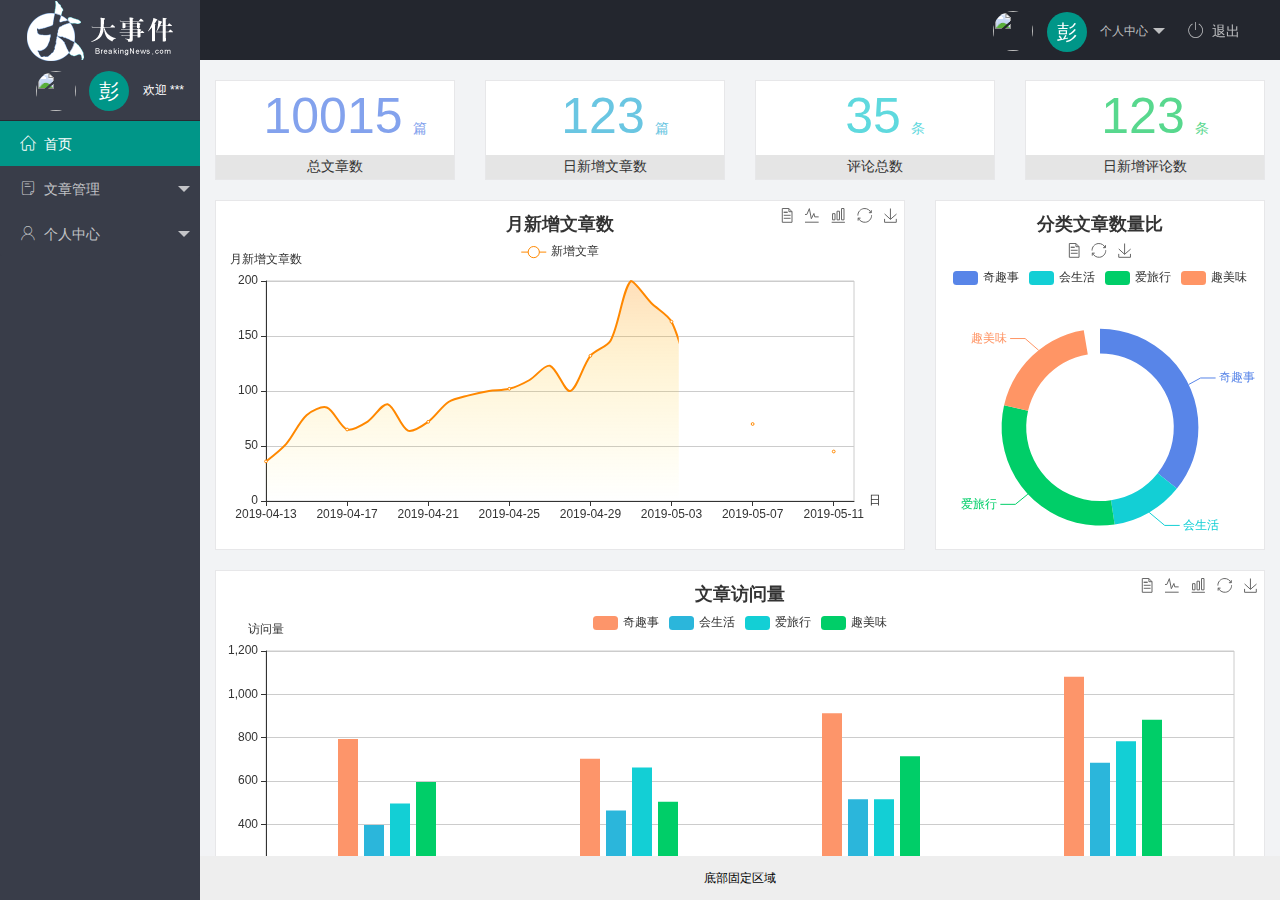
==== commit ae7d924a: "提交了主页完成文章管理相关功能的开发" ====
--- a/index.html
+++ b/index.html
@@ -55,9 +55,9 @@
               <a class="" href="javascript:;"><span class="iconfont icon-16"></span>文章管理</a>
               <dl class="layui-nav-child">
                 <dd><a href="/article/art_cate.html" target="fm"><i class="layui-icon layui-icon-app"></i>文章类别</a></dd>
-                <dd><a href="/article/art_list.html" target="fm" ><i class="layui-icon layui-icon-app"></i>文章列表</a></dd>
+                <dd class="change"><a href="/article/art_list.html" target="fm" ><i class="layui-icon layui-icon-app"></i>文章列表</a></dd>
                 <dd><a href="/article/art_pub.html" target="fm"><i class="layui-icon layui-icon-app"></i>发布文章</a></dd>
-              </dl>
+              </dl> 
             </li>
             <li class="layui-nav-item">
               <a href="javascript:;"><span class="iconfont icon-user"></span>个人中心</a>
